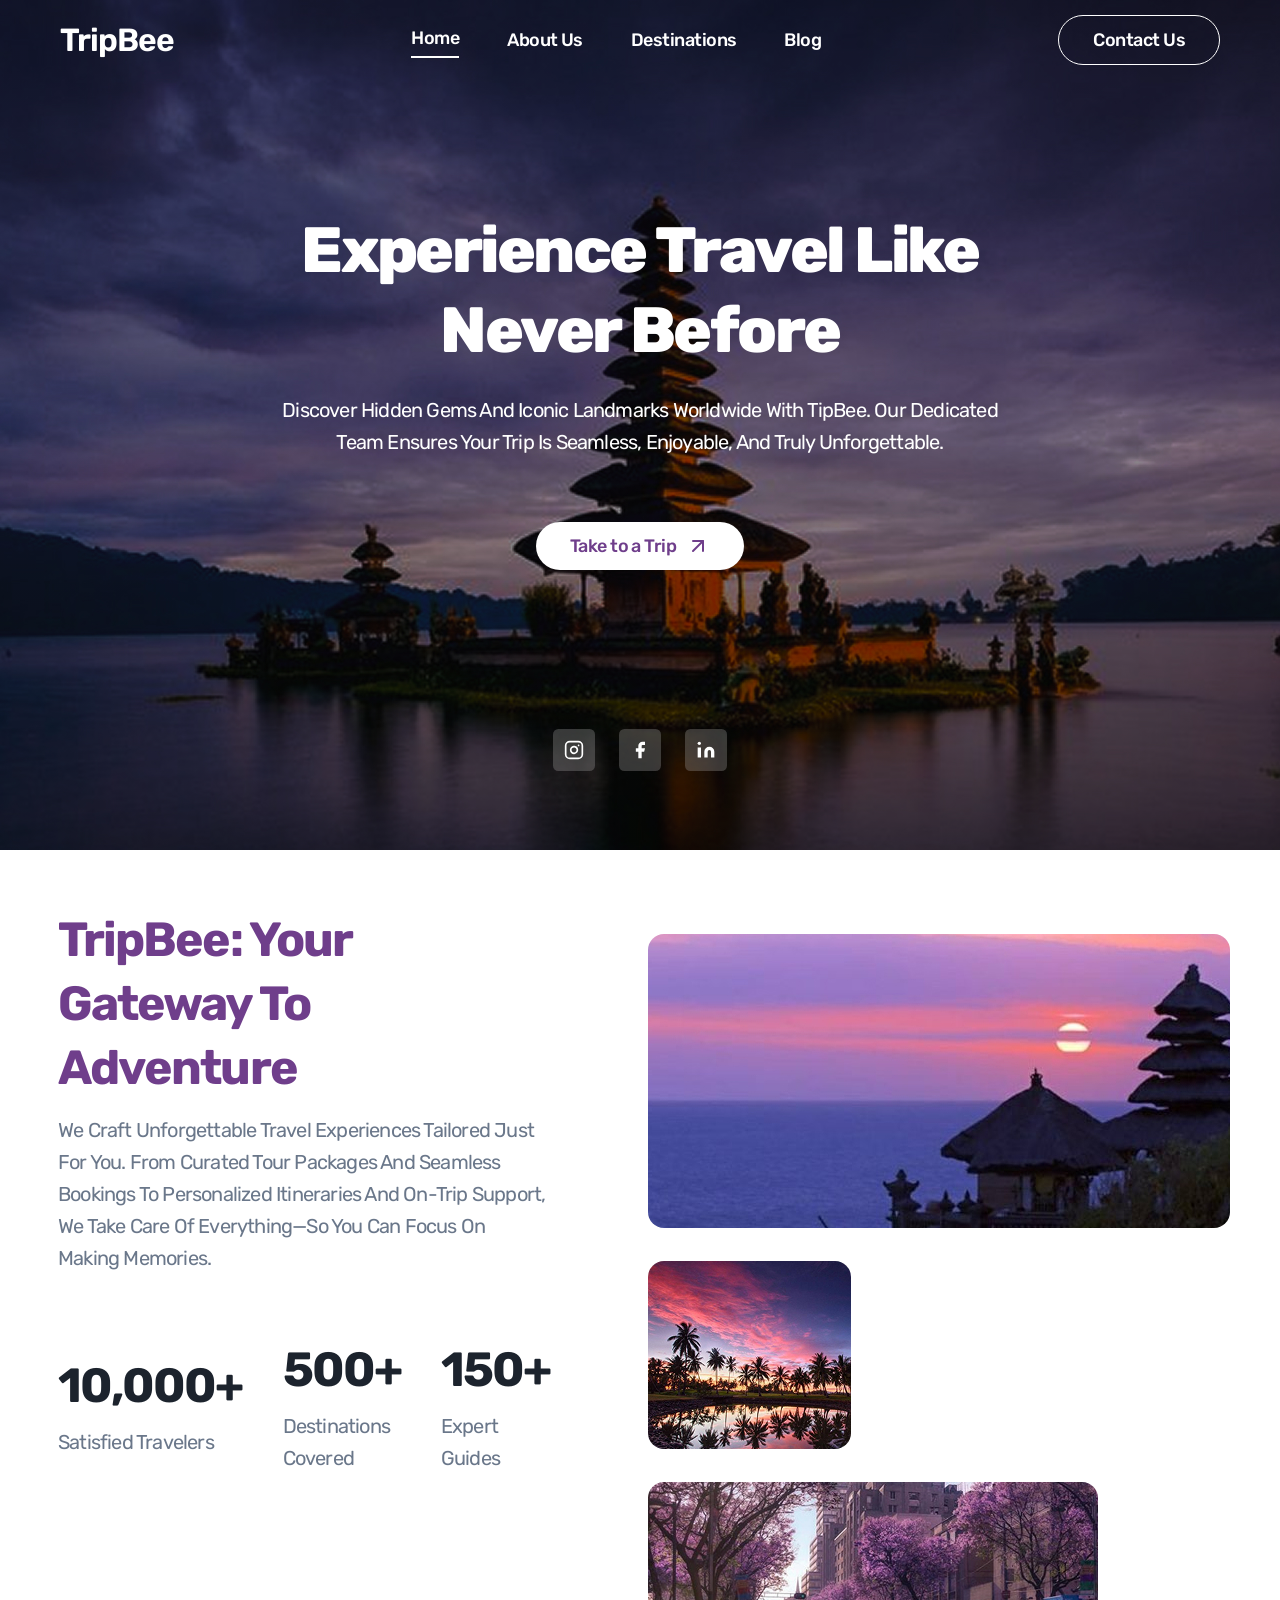
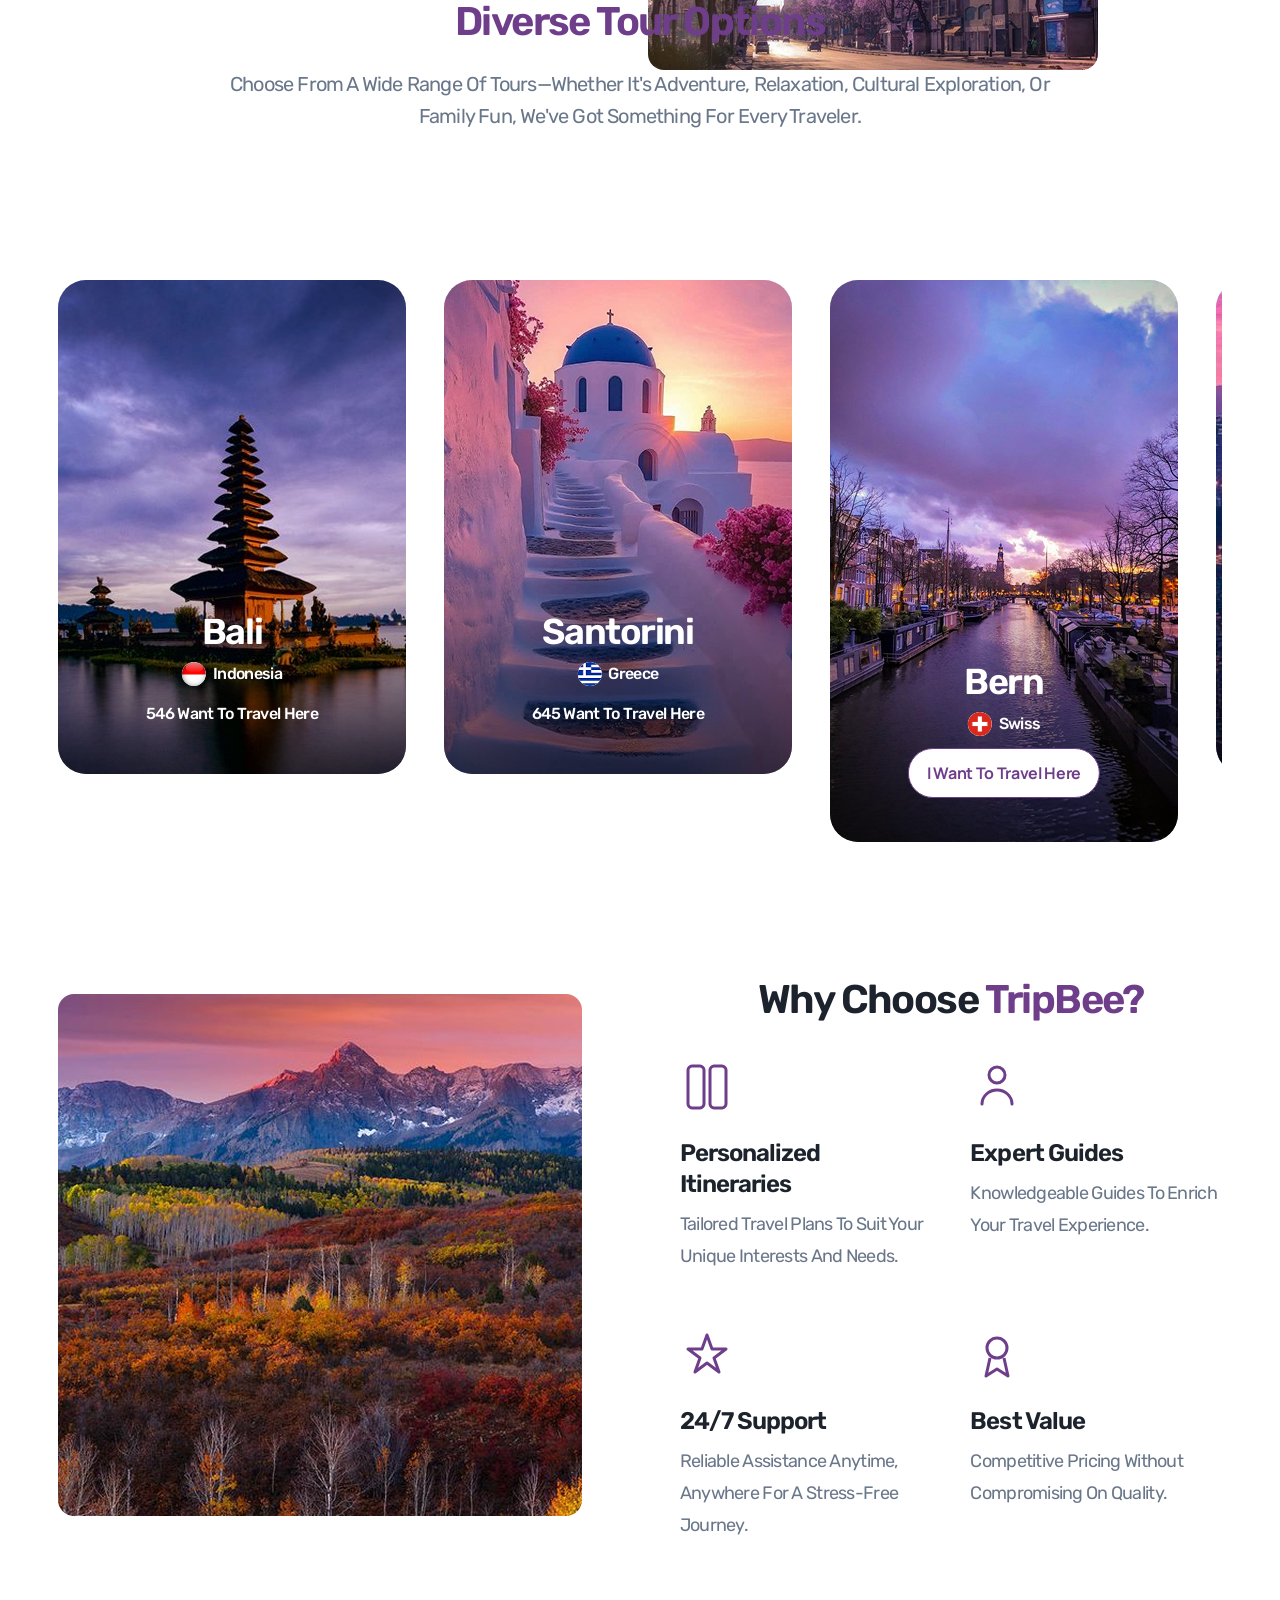
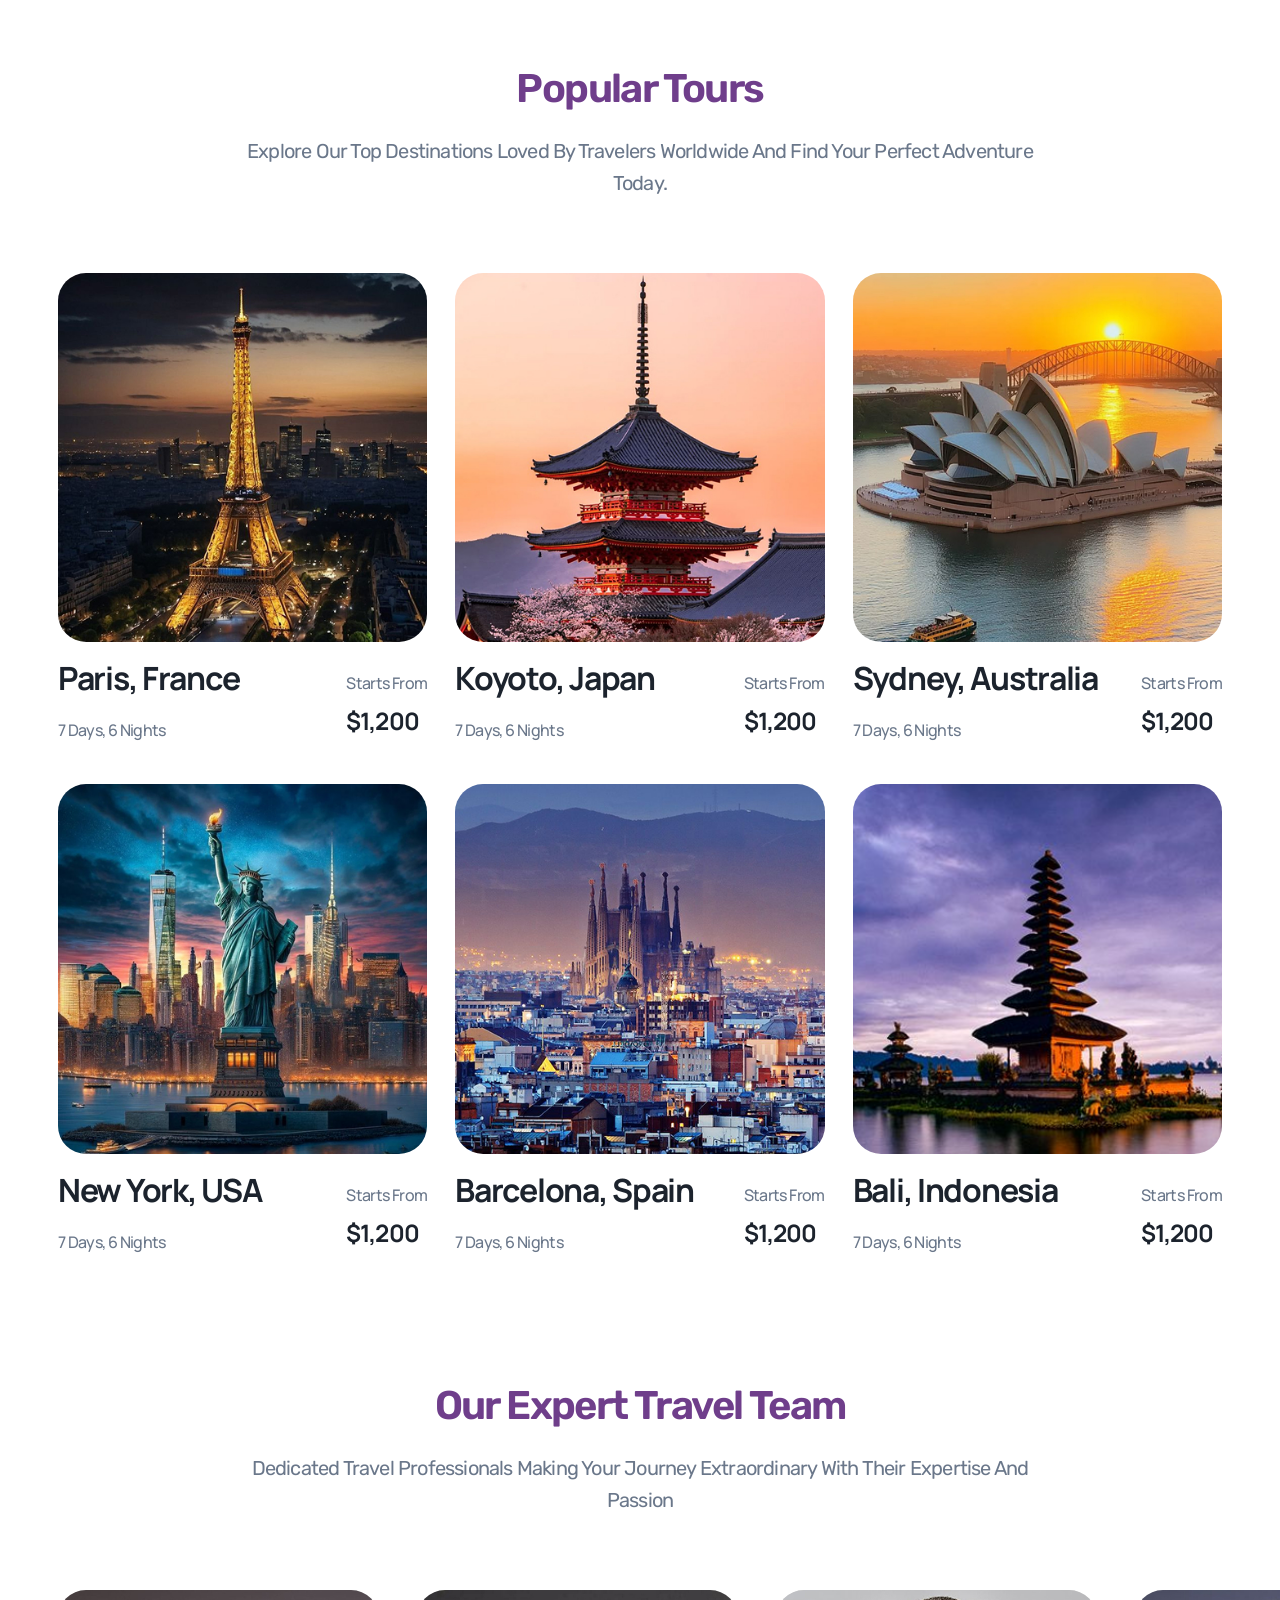
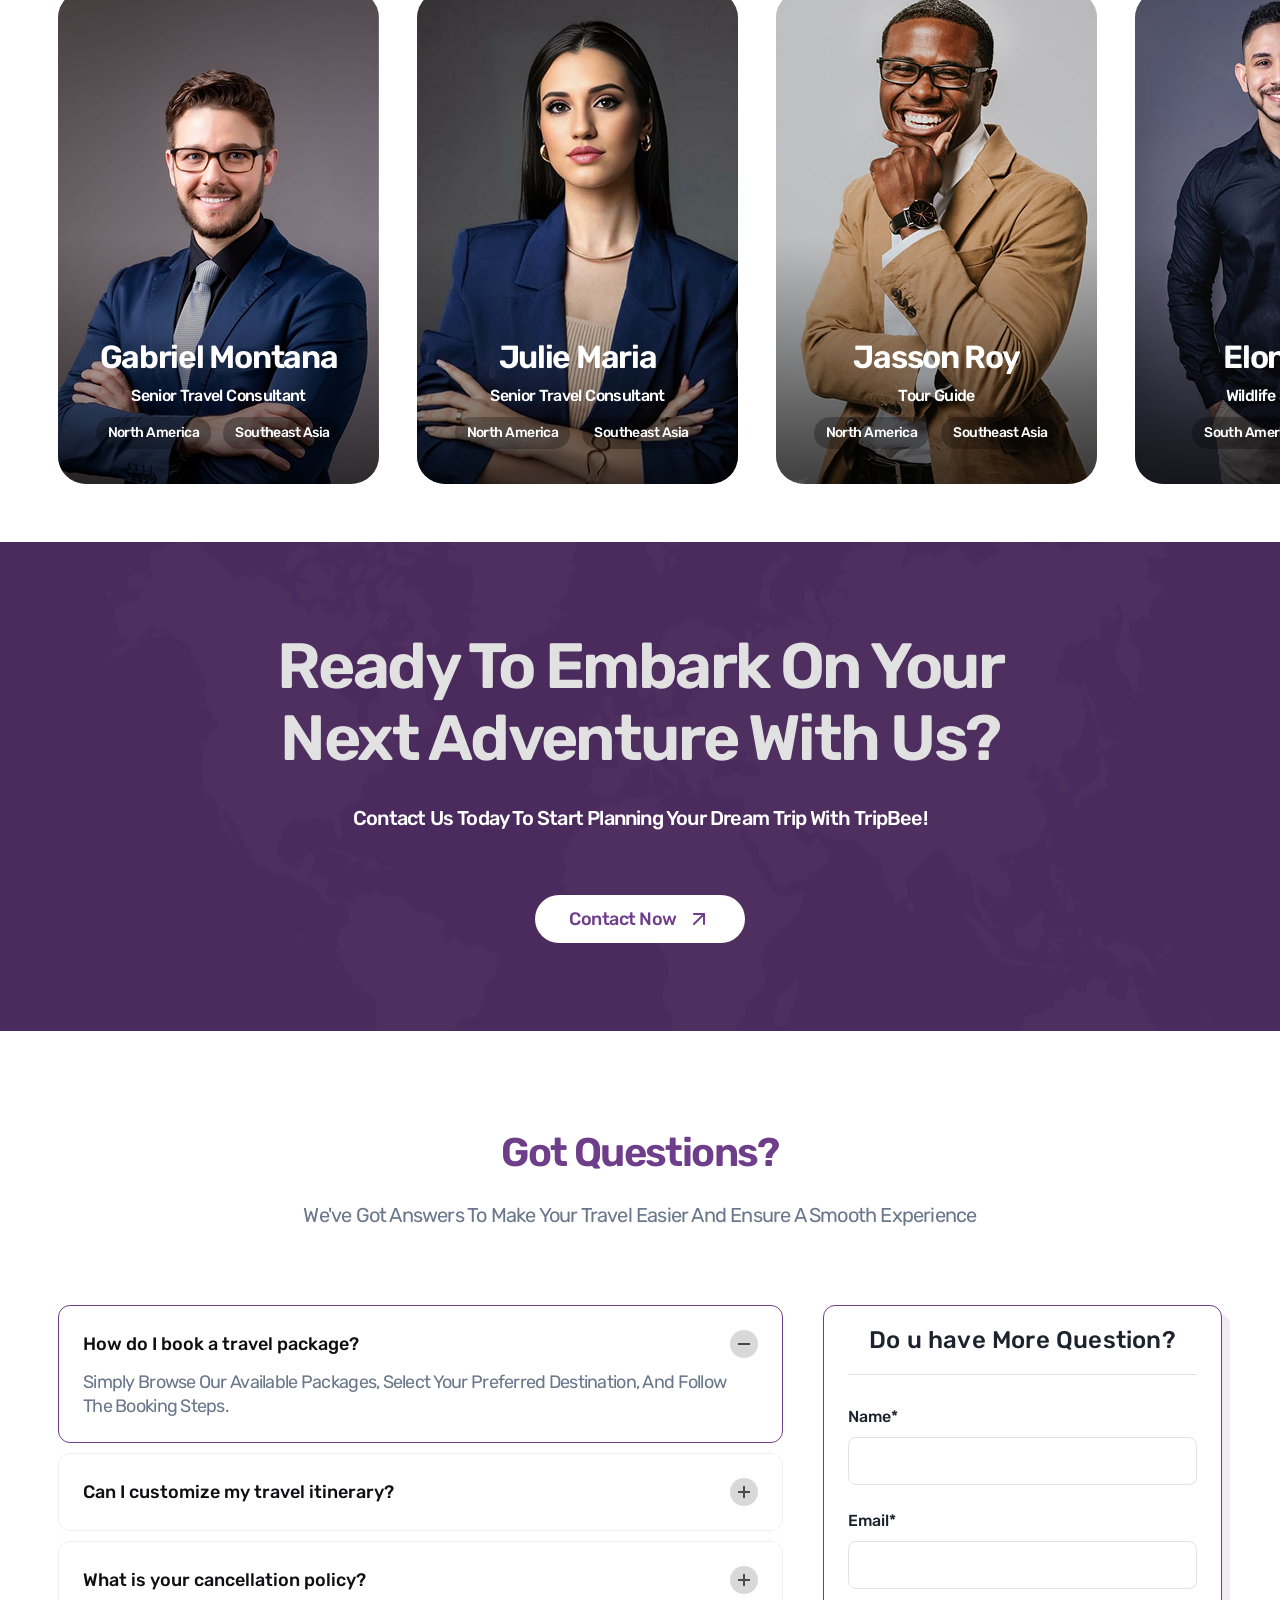
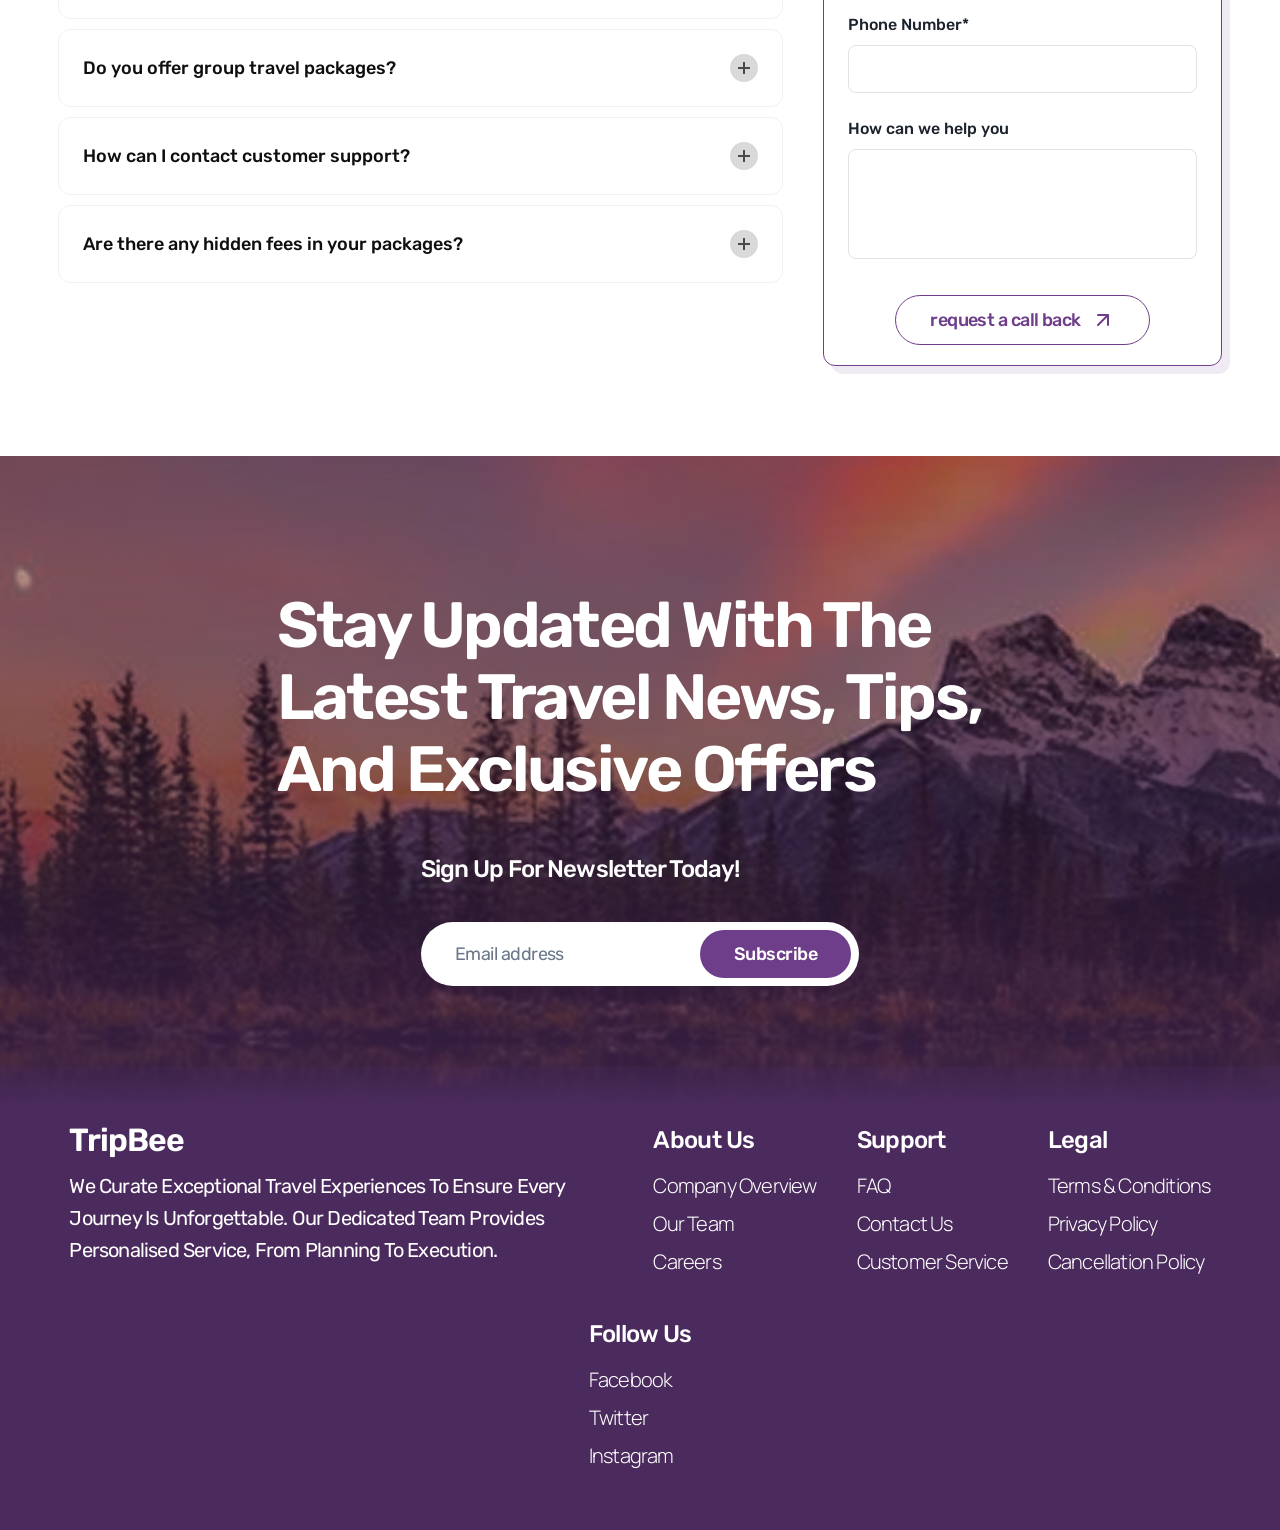
==== index.html @ adee1ddb "first commit" ====
<!DOCTYPE html>
<html lang="en">
<head>
    <meta charset="UTF-8">
    <meta name="viewport" content="width=device-width, initial-scale=1.0">
    <meta name="description" content="TripBee - Experience travel like never before. Discover hidden gems and iconic landmarks worldwide.">
    <title>TripBee - Experience Travel Like Never Before</title>
    <link rel="preconnect" href="https://fonts.googleapis.com">
    <link rel="preconnect" href="https://fonts.gstatic.com" crossorigin>
    <link href="https://fonts.googleapis.com/css2?family=Rubik:wght@300;400;500;600;700;800&family=Manrope:wght@300;400;500;600;700;800&display=swap" rel="stylesheet">
    <link rel="stylesheet" href="style.css">
</head>
<body>

    <!-- ===== HERO SECTION ===== -->
    <section class="hero" id="hero">
        <div class="hero-bg">
            <img src="images/hero-bg.jpg" alt="Sunset temples">
        </div>
        <div class="hero-overlay"></div>

        <!-- Navbar -->
        <nav class="navbar" id="navbar">
            <a href="index.html" class="logo">TripBee</a>

            <!-- CSS-only hamburger toggle -->
            <input type="checkbox" id="nav-toggle" class="nav-toggle-checkbox">
            <label for="nav-toggle" class="hamburger" aria-label="Toggle menu">
                <span></span><span></span><span></span>
            </label>

            <ul class="nav-links">
                <li><a href="#" class="nav-link active"><span>Home</span></a></li>
                <li><a href="about.html" class="nav-link">About Us</a></li>
                <li><a href="#" class="nav-link">Destinations</a></li>
                <li><a href="blog.html" class="nav-link">Blog</a></li>
            </ul>
            <div class="nav-cta-wrap">
                <a href="#" class="nav-cta">Contact Us</a>
            </div>
        </nav>

        <!-- Hero Content -->
        <div class="hero-content">
            <div class="hero-text-block">
                <h1>Experience Travel Like Never Before</h1>
                <p>Discover Hidden Gems And Iconic Landmarks Worldwide With TipBee. Our Dedicated Team Ensures Your Trip Is Seamless, Enjoyable, And Truly Unforgettable.</p>
            </div>
            <a href="#" class="btn-primary btn-white">
                <span>Take to a Trip</span>
                <svg width="24" height="24" viewBox="0 0 24 24" fill="none" stroke="#6F3E8B" stroke-width="2" stroke-linecap="round" stroke-linejoin="round"><line x1="7" y1="17" x2="17" y2="7"/><polyline points="7 7 17 7 17 17"/></svg>
            </a>
        </div>

        <!-- Social Icons -->
        <div class="hero-socials">
            <a href="#" class="social-icon" aria-label="Instagram">
                <svg width="20" height="20" viewBox="0 0 24 24" fill="none" stroke="#fff" stroke-width="2" stroke-linecap="round" stroke-linejoin="round"><rect x="2" y="2" width="20" height="20" rx="5" ry="5"/><path d="M16 11.37A4 4 0 1 1 12.63 8 4 4 0 0 1 16 11.37z"/><line x1="17.5" y1="6.5" x2="17.51" y2="6.5"/></svg>
            </a>
            <a href="#" class="social-icon" aria-label="Facebook">
                <svg width="20" height="20" viewBox="0 0 24 24" fill="#fff"><path d="M18 2h-3a5 5 0 0 0-5 5v3H7v4h3v8h4v-8h3l1-4h-4V7a1 1 0 0 1 1-1h3z"/></svg>
            </a>
            <a href="#" class="social-icon" aria-label="LinkedIn">
                <svg width="20" height="20" viewBox="0 0 24 24" fill="#fff"><path d="M16 8a6 6 0 0 1 6 6v7h-4v-7a2 2 0 0 0-2-2 2 2 0 0 0-2 2v7h-4v-7a6 6 0 0 1 6-6z"/><rect x="2" y="9" width="4" height="12"/><circle cx="4" cy="4" r="2"/></svg>
            </a>
        </div>
    </section>

    <!-- ===== GATEWAY SECTION ===== -->
    <section class="section gateway" id="gateway">
        <div class="section-inner gateway-inner">
            <div class="gateway-text">
                <div class="gateway-heading-block">
                    <h2><span class="text-purple">TripBee:</span> Your Gateway To Adventure</h2>
                    <p>We Craft Unforgettable Travel Experiences Tailored Just For You. From Curated Tour Packages And Seamless Bookings To Personalized Itineraries And On-Trip Support, We Take Care Of Everything—So You Can Focus On Making Memories.</p>
                </div>
                <div class="stats-row">
                    <div class="stat-item">
                        <span class="stat-number">10,000+</span>
                        <span class="stat-label">Satisfied Travelers</span>
                    </div>
                    <div class="stat-item">
                        <span class="stat-number">500+</span>
                        <span class="stat-label">Destinations Covered</span>
                    </div>
                    <div class="stat-item">
                        <span class="stat-number">150+</span>
                        <span class="stat-label">Expert Guides</span>
                    </div>
                </div>
            </div>
            <div class="gateway-images">
                <div class="gateway-img-large">
                    <img src="images/gateway-main.jpg" alt="Zen stones at sunset">
                </div>
                <div class="gateway-img-small-1">
                    <img src="images/gateway-small1.jpg" alt="Bali temple">
                </div>
                <div class="gateway-img-small-2">
                    <img src="images/gateway-small2.jpg" alt="Ocean sunset">
                </div>
            </div>
        </div>
    </section>

    <!-- ===== DIVERSE TOUR OPTIONS ===== -->
    <section class="section tours" id="tours">
        <div class="section-inner tours-inner">
            <div class="section-header">
                <h2 class="text-purple">Diverse Tour Options</h2>
                <p>Choose From A Wide Range Of Tours—Whether It's Adventure, Relaxation, Cultural Exploration, Or Family Fun, We've Got Something For Every Traveler.</p>
            </div>
            <div class="tour-cards">
                <div class="tour-card">
                    <img src="images/bali.png" alt="Bali">
                    <div class="tour-card-info">
                        <span class="tour-card-name">Bali</span>
                        <div class="tour-card-country">
                            <span class="flag-circle"><img src="images/flag-indonesia.png" alt=""></span>
                            <span>Indonesia</span>
                        </div>
                        <span class="tour-card-travelers">546 Want To Travel Here</span>
                    </div>
                </div>
                <div class="tour-card">
                    <img src="images/santorini.jpg" alt="Santorini">
                    <div class="tour-card-info">
                        <span class="tour-card-name">Santorini</span>
                        <div class="tour-card-country">
                            <span class="flag-circle"><img src="images/flag-greece.png" alt=""></span>
                            <span>Greece</span>
                        </div>
                        <span class="tour-card-travelers">645 Want To Travel Here</span>
                    </div>
                </div>
                <div class="tour-card tour-card-featured">
                    <img src="images/bern.jpg" alt="Bern">
                    <div class="tour-card-info">
                        <span class="tour-card-name">Bern</span>
                        <div class="tour-card-country">
                            <span class="flag-circle"><img src="images/flag-swiss.png" alt=""></span>
                            <span>Swiss</span>
                        </div>
                        <a href="#" class="btn-travel-here">I Want To Travel Here</a>
                    </div>
                </div>
                <div class="tour-card">
                    <img src="images/uldag.jpg" alt="Uldag">
                    <div class="tour-card-info">
                        <span class="tour-card-name">Uldag</span>
                        <div class="tour-card-country">
                            <span class="flag-circle"><img src="images/flag-turkey.png" alt=""></span>
                            <span>Turkey</span>
                        </div>
                        <span class="tour-card-travelers">112 Want To Travel Here</span>
                    </div>
                </div>
            </div>
        </div>
    </section>

    <!-- ===== WHY CHOOSE TRIPBEE ===== -->
    <section class="section why-choose" id="why-choose">
        <div class="section-inner why-choose-inner">
            <div class="why-choose-image">
                <img src="images/why-choose.jpg" alt="Autumn landscape">
            </div>
            <div class="why-choose-content">
                <h2>Why Choose <span class="text-purple">TripBee?</span></h2>
                <div class="features-grid">
                    <div class="feature-item">
                        <div class="feature-icon">
                            <svg width="54" height="54" viewBox="0 0 54 54" fill="none"><path d="M8 10C8 8 10 6 12 6h8c2 0 4 2 4 4v34c0 2-2 4-4 4h-8c-2 0-4-2-4-4V10z" stroke="#6F3E8B" stroke-width="3" fill="none"/><path d="M30 10c0-2 2-4 4-4h8c2 0 4 2 4 4v34c0 2-2 4-4 4h-8c-2 0-4-2-4-4V10z" stroke="#6F3E8B" stroke-width="3" fill="none"/></svg>
                        </div>
                        <div class="feature-text">
                            <h3>Personalized Itineraries</h3>
                            <p>Tailored Travel Plans To Suit Your Unique Interests And Needs.</p>
                        </div>
                    </div>
                    <div class="feature-item">
                        <div class="feature-icon">
                            <svg width="54" height="54" viewBox="0 0 54 54" fill="none"><circle cx="27" cy="15" r="8" stroke="#6F3E8B" stroke-width="3"/><path d="M12 44c0-8 7-14 15-14s15 6 15 14" stroke="#6F3E8B" stroke-width="3" stroke-linecap="round"/></svg>
                        </div>
                        <div class="feature-text">
                            <h3>Expert Guides</h3>
                            <p>Knowledgeable Guides To Enrich Your Travel Experience.</p>
                        </div>
                    </div>
                    <div class="feature-item">
                        <div class="feature-icon">
                            <svg width="54" height="54" viewBox="0 0 54 54" fill="none"><path d="M27 7l-5 14H8l12 9-5 14 12-9 12 9-5-14 12-9H32L27 7z" stroke="#6F3E8B" stroke-width="3" stroke-linejoin="round" fill="none"/></svg>
                        </div>
                        <div class="feature-text">
                            <h3>24/7 Support</h3>
                            <p>Reliable Assistance Anytime, Anywhere For A Stress-Free Journey.</p>
                        </div>
                    </div>
                    <div class="feature-item">
                        <div class="feature-icon">
                            <svg width="54" height="54" viewBox="0 0 54 54" fill="none"><circle cx="27" cy="20" r="10" stroke="#6F3E8B" stroke-width="3"/><path d="M20 30l-4 18 11-7 11 7-4-18" stroke="#6F3E8B" stroke-width="3" stroke-linejoin="round" fill="none"/></svg>
                        </div>
                        <div class="feature-text">
                            <h3>Best Value</h3>
                            <p>Competitive Pricing Without Compromising On Quality.</p>
                        </div>
                    </div>
                </div>
            </div>
        </div>
    </section>

    <!-- ===== POPULAR TOURS ===== -->
    <section class="section popular-tours" id="popular-tours">
        <div class="section-inner">
            <div class="section-header">
                <h2 class="text-purple">Popular Tours</h2>
                <p>Explore Our Top Destinations Loved By Travelers Worldwide And Find Your Perfect Adventure Today.</p>
            </div>
            <div class="popular-tours-grid">
                <div class="popular-tour-card">
                    <div class="popular-tour-img">
                        <img src="images/paris.jpg" alt="Paris">
                    </div>
                    <div class="popular-tour-details">
                        <div class="popular-tour-info">
                            <span class="popular-tour-name">Paris, France</span>
                            <span class="popular-tour-duration">7 Days, 6 Nights</span>
                        </div>
                        <div class="popular-tour-price">
                            <span class="price-label">Starts from</span>
                            <span class="price-value">$1,200</span>
                        </div>
                    </div>
                </div>
                <div class="popular-tour-card">
                    <div class="popular-tour-img">
                        <img src="images/kyoto.jpg" alt="Kyoto">
                    </div>
                    <div class="popular-tour-details">
                        <div class="popular-tour-info">
                            <span class="popular-tour-name">Koyoto, Japan</span>
                            <span class="popular-tour-duration">7 Days, 6 Nights</span>
                        </div>
                        <div class="popular-tour-price">
                            <span class="price-label">Starts from</span>
                            <span class="price-value">$1,200</span>
                        </div>
                    </div>
                </div>
                <div class="popular-tour-card">
                    <div class="popular-tour-img">
                        <img src="images/sydney.jpg" alt="Sydney">
                    </div>
                    <div class="popular-tour-details">
                        <div class="popular-tour-info">
                            <span class="popular-tour-name">Sydney, Australia</span>
                            <span class="popular-tour-duration">7 Days, 6 Nights</span>
                        </div>
                        <div class="popular-tour-price">
                            <span class="price-label">Starts from</span>
                            <span class="price-value">$1,200</span>
                        </div>
                    </div>
                </div>
                <div class="popular-tour-card">
                    <div class="popular-tour-img">
                        <img src="images/newyork.jpg" alt="New York">
                    </div>
                    <div class="popular-tour-details">
                        <div class="popular-tour-info">
                            <span class="popular-tour-name">New York, USA</span>
                            <span class="popular-tour-duration">7 Days, 6 Nights</span>
                        </div>
                        <div class="popular-tour-price">
                            <span class="price-label">Starts from</span>
                            <span class="price-value">$1,200</span>
                        </div>
                    </div>
                </div>
                <div class="popular-tour-card">
                    <div class="popular-tour-img">
                        <img src="images/barcelona.jpg" alt="Barcelona">
                    </div>
                    <div class="popular-tour-details">
                        <div class="popular-tour-info">
                            <span class="popular-tour-name">Barcelona, Spain</span>
                            <span class="popular-tour-duration">7 Days, 6 Nights</span>
                        </div>
                        <div class="popular-tour-price">
                            <span class="price-label">Starts from</span>
                            <span class="price-value">$1,200</span>
                        </div>
                    </div>
                </div>
                <div class="popular-tour-card">
                    <div class="popular-tour-img">
                        <img src="images/bali.png" alt="Bali">
                    </div>
                    <div class="popular-tour-details">
                        <div class="popular-tour-info">
                            <span class="popular-tour-name">Bali, Indonesia</span>
                            <span class="popular-tour-duration">7 Days, 6 Nights</span>
                        </div>
                        <div class="popular-tour-price">
                            <span class="price-label">Starts from</span>
                            <span class="price-value">$1,200</span>
                        </div>
                    </div>
                </div>
            </div>
        </div>
    </section>

    <!-- ===== EXPERT TRAVEL TEAM ===== -->
    <section class="section team" id="team">
        <div class="section-inner">
            <div class="section-header">
                <h2 class="text-purple">Our Expert Travel Team</h2>
                <p>Dedicated Travel Professionals Making Your Journey Extraordinary With Their Expertise And Passion</p>
            </div>
            <div class="team-cards">
                <div class="team-card">
                    <img src="images/team1.jpg" alt="Gabriel Montana">
                    <div class="team-card-info">
                        <span class="team-card-name">Gabriel Montana</span>
                        <span class="team-card-role">Senior Travel Consultant</span>
                        <div class="team-card-tags">
                            <span class="team-tag">North America</span>
                            <span class="team-tag">Southeast Asia</span>
                        </div>
                    </div>
                </div>
                <div class="team-card">
                    <img src="images/team2.jpg" alt="Julie Maria">
                    <div class="team-card-info">
                        <span class="team-card-name">Julie Maria</span>
                        <span class="team-card-role">Senior Travel Consultant</span>
                        <div class="team-card-tags">
                            <span class="team-tag">North America</span>
                            <span class="team-tag">Southeast Asia</span>
                        </div>
                    </div>
                </div>
                <div class="team-card">
                    <img src="images/team3.jpg" alt="Jasson Roy">
                    <div class="team-card-info">
                        <span class="team-card-name">Jasson Roy</span>
                        <span class="team-card-role">Tour Guide</span>
                        <div class="team-card-tags">
                            <span class="team-tag">North America</span>
                            <span class="team-tag">Southeast Asia</span>
                        </div>
                    </div>
                </div>
                <div class="team-card">
                    <img src="images/team4.jpg" alt="Elon Musk">
                    <div class="team-card-info">
                        <span class="team-card-name">Elon Musk</span>
                        <span class="team-card-role">Wildlife Safari Guide</span>
                        <div class="team-card-tags">
                            <span class="team-tag">South America</span>
                            <span class="team-tag">America</span>
                        </div>
                    </div>
                </div>
            </div>
        </div>
    </section>

    <!-- ===== CTA BANNER ===== -->
    <section class="cta-banner" id="cta-banner">
        <div class="cta-banner-bg">
            <img src="images/cta-map.png" alt="">
        </div>
        <div class="cta-banner-inner">
            <h2>Ready To Embark On Your Next Adventure With Us?</h2>
            <p>Contact Us Today To Start Planning Your Dream Trip With TripBee!</p>
            <a href="#" class="btn-primary btn-white">
                <span>Contact Now</span>
                <svg width="24" height="24" viewBox="0 0 24 24" fill="none" stroke="#6F3E8B" stroke-width="2" stroke-linecap="round" stroke-linejoin="round"><line x1="7" y1="17" x2="17" y2="7"/><polyline points="7 7 17 7 17 17"/></svg>
            </a>
        </div>
    </section>

    <!-- ===== GOT QUESTIONS (CSS-only FAQ) ===== -->
    <section class="section faq-section" id="faq">
        <div class="faq-container">
            <div class="section-header">
                <h2 class="text-purple">Got Questions?</h2>
                <p>We've Got Answers To Make Your Travel Easier And Ensure A Smooth Experience</p>
            </div>
            <div class="faq-content">
                <div class="faq-accordion">
                    <!-- FAQ 1 - open by default -->
                    <div class="faq-item">
                        <input type="radio" name="faq" id="faq1" class="faq-radio" checked>
                        <label for="faq1" class="faq-question">
                            <span>How do I book a travel package?</span>
                            <div class="faq-toggle"><span class="faq-icon"></span></div>
                        </label>
                        <div class="faq-answer">
                            <p>Simply Browse Our Available Packages, Select Your Preferred Destination, And Follow The Booking Steps.</p>
                        </div>
                    </div>
                    <!-- FAQ 2 -->
                    <div class="faq-item">
                        <input type="radio" name="faq" id="faq2" class="faq-radio">
                        <label for="faq2" class="faq-question">
                            <span>Can I customize my travel itinerary?</span>
                            <div class="faq-toggle"><span class="faq-icon"></span></div>
                        </label>
                        <div class="faq-answer">
                            <p>Yes! We offer fully customizable itineraries to suit your preferences and needs.</p>
                        </div>
                    </div>
                    <!-- FAQ 3 -->
                    <div class="faq-item">
                        <input type="radio" name="faq" id="faq3" class="faq-radio">
                        <label for="faq3" class="faq-question">
                            <span>What is your cancellation policy?</span>
                            <div class="faq-toggle"><span class="faq-icon"></span></div>
                        </label>
                        <div class="faq-answer">
                            <p>Our cancellation policy varies by package. Please check the specific terms for your booking.</p>
                        </div>
                    </div>
                    <!-- FAQ 4 -->
                    <div class="faq-item">
                        <input type="radio" name="faq" id="faq4" class="faq-radio">
                        <label for="faq4" class="faq-question">
                            <span>Do you offer group travel packages?</span>
                            <div class="faq-toggle"><span class="faq-icon"></span></div>
                        </label>
                        <div class="faq-answer">
                            <p>Absolutely! We have special rates and packages designed for group travel.</p>
                        </div>
                    </div>
                    <!-- FAQ 5 -->
                    <div class="faq-item">
                        <input type="radio" name="faq" id="faq5" class="faq-radio">
                        <label for="faq5" class="faq-question">
                            <span>How can I contact customer support?</span>
                            <div class="faq-toggle"><span class="faq-icon"></span></div>
                        </label>
                        <div class="faq-answer">
                            <p>You can reach our 24/7 customer support via email, phone, or live chat on our website.</p>
                        </div>
                    </div>
                    <!-- FAQ 6 -->
                    <div class="faq-item">
                        <input type="radio" name="faq" id="faq6" class="faq-radio">
                        <label for="faq6" class="faq-question">
                            <span>Are there any hidden fees in your packages?</span>
                            <div class="faq-toggle"><span class="faq-icon"></span></div>
                        </label>
                        <div class="faq-answer">
                            <p>No, we believe in transparent pricing. All costs are clearly outlined before you book.</p>
                        </div>
                    </div>
                </div>

                <!-- Contact Form -->
                <div class="contact-form-wrap">
                    <div class="contact-form-card">
                        <h3>Do u have More Question?</h3>
                        <div class="form-divider"></div>
                        <form class="contact-form" id="contactForm">
                            <div class="form-group">
                                <label for="name">Name*</label>
                                <input type="text" id="name">
                            </div>
                            <div class="form-group">
                                <label for="email">Email*</label>
                                <input type="email" id="email">
                            </div>
                            <div class="form-group">
                                <label for="phone">Phone Number*</label>
                                <input type="tel" id="phone">
                            </div>
                            <div class="form-group">
                                <label for="message">How can we help you</label>
                                <textarea id="message" rows="4"></textarea>
                            </div>
                            <button type="submit" class="btn-callback">
                                <span>request a call back</span>
                                <svg width="24" height="24" viewBox="0 0 24 24" fill="none" stroke="#6F3E8B" stroke-width="2" stroke-linecap="round" stroke-linejoin="round"><line x1="7" y1="17" x2="17" y2="7"/><polyline points="7 7 17 7 17 17"/></svg>
                            </button>
                        </form>
                    </div>
                </div>
            </div>
        </div>
    </section>

    <!-- ===== FOOTER ===== -->
    <footer class="footer" id="footer">
        <div class="footer-bg">
            <img src="images/footer-bg.jpg" alt="Mountains">
        </div>
        <div class="footer-overlay"></div>

        <div class="footer-top">
            <div class="footer-headline">
                <h2>Stay Updated With The Latest Travel News, Tips, And Exclusive Offers</h2>
            </div>
            <div class="footer-newsletter">
                <p>Sign Up For Newsletter Today!</p>
                <div class="newsletter-input">
                    <input type="email" placeholder="Email address">
                    <button class="btn-subscribe">Subscribe</button>
                </div>
            </div>
        </div>

        <div class="footer-bottom">
            <div class="footer-col footer-brand">
                <span class="footer-logo">TripBee</span>
                <p>We Curate Exceptional Travel Experiences To Ensure Every Journey Is Unforgettable. Our Dedicated Team Provides Personalised Service, From Planning To Execution.</p>
            </div>
            <div class="footer-col">
                <h4>About Us</h4>
                <ul>
                    <li><a href="#">Company Overview</a></li>
                    <li><a href="#">Our Team</a></li>
                    <li><a href="#">Careers</a></li>
                </ul>
            </div>
            <div class="footer-col">
                <h4>Support</h4>
                <ul>
                    <li><a href="#">FAQ</a></li>
                    <li><a href="#">Contact Us</a></li>
                    <li><a href="#">Customer Service</a></li>
                </ul>
            </div>
            <div class="footer-col">
                <h4>Legal</h4>
                <ul>
                    <li><a href="#">Terms & Conditions</a></li>
                    <li><a href="#">Privacy Policy</a></li>
                    <li><a href="#">Cancellation Policy</a></li>
                </ul>
            </div>
            <div class="footer-col">
                <h4>Follow Us</h4>
                <ul>
                    <li><a href="#">Facebook</a></li>
                    <li><a href="#">Twitter</a></li>
                    <li><a href="#">Instagram</a></li>
                </ul>
            </div>
        </div>
    </footer>

</body>
</html>
---- style.css ----
/* ===== RESET & BASE ===== */
*, *::before, *::after {
    margin: 0;
    padding: 0;
    box-sizing: border-box;
}

html {
    scroll-behavior: smooth;
}

body {
    font-family: 'Rubik', sans-serif;
    background: #FFFFFF;
    color: #1C232D;
    overflow-x: hidden;
}

a {
    text-decoration: none;
    color: inherit;
}

ul {
    list-style: none;
}

img {
    max-width: 100%;
    height: 100%;
    object-fit: cover;
    display: block;
}

/* ===== UTILITY ===== */
.text-purple {
    color: #6F3E8B;
}

.section {
    padding: 58px 58px;
}

.section-inner {
    max-width: 1401px;
    margin: 0 auto;
}

.section-header {
    text-align: center;
    margin-bottom: 74px;
}

.section-header h2 {
    font-family: 'Rubik', sans-serif;
    font-weight: 600;
    font-size: 40px;
    line-height: 64px;
    letter-spacing: -0.04em;
    text-transform: capitalize;
    color: #6F3E8B;
    margin-bottom: 14px;
}

.section-header p {
    font-family: 'Rubik', sans-serif;
    font-weight: 400;
    font-size: 20px;
    line-height: 32px;
    letter-spacing: -0.04em;
    text-transform: capitalize;
    color: #6A778A;
    max-width: 825px;
    margin: 0 auto;
}

/* ===== BUTTONS ===== */
.btn-primary {
    display: inline-flex;
    align-items: center;
    justify-content: center;
    gap: 10px;
    padding: 8px 34px;
    border-radius: 153px;
    font-family: 'Rubik', sans-serif;
    font-weight: 500;
    font-size: 18px;
    line-height: 32px;
    letter-spacing: -0.03em;
    cursor: pointer;
    border: none;
    transition: transform 0.3s ease, box-shadow 0.3s ease;
}

.btn-primary:hover {
    transform: translateY(-2px);
    box-shadow: 0 8px 25px rgba(0,0,0,0.15);
}

.btn-white {
    background: #FFFFFF;
    color: #6F3E8B;
}

.btn-white svg {
    transition: transform 0.3s ease;
}

.btn-white:hover svg {
    transform: translate(3px, -3px);
}


/* ==============================
   HERO SECTION
   ============================== */
.hero {
    position: relative;
    width: 100%;
    height: 850px;
    overflow: hidden;
}

.hero-bg {
    position: absolute;
    inset: 0;
    z-index: 0;
}

.hero-bg img {
    width: 100%;
    height: 100%;
    object-fit: cover;
}

.hero-overlay {
    position: absolute;
    inset: 0;
    background: linear-gradient(180deg, rgba(0,0,0,0.3) 0%, rgba(0,0,0,0.1) 50%, rgba(0,0,0,0.4) 100%);
    z-index: 1;
}

/* ===== Navbar ===== */
.navbar {
    position: absolute;
    top: 0;
    left: 0;
    width: 100%;
    height: 80px;
    display: flex;
    justify-content: space-between;
    align-items: center;
    padding: 0 128px;
    z-index: 10;
}

.logo {
    font-family: 'Rubik', sans-serif;
    font-weight: 600;
    font-size: 32px;
    line-height: 32px;
    letter-spacing: -0.03em;
    color: #FFFFFF;
}

.nav-links {
    display: flex;
    align-items: center;
    gap: 24px;
}

.nav-link {
    display: flex;
    align-items: center;
    padding: 24px 12px;
    font-family: 'Rubik', sans-serif;
    font-weight: 500;
    font-size: 18px;
    line-height: 32px;
    letter-spacing: -0.03em;
    color: #FFFFFF;
    transition: opacity 0.3s ease;
}

.nav-link:hover {
    opacity: 0.8;
}

.nav-link.active span {
    border-bottom: 2px solid #FFFFFF;
    padding-bottom: 2px;
}

.nav-cta-wrap {
    display: flex;
    align-items: center;
    justify-content: center;
    height: 80px;
}

.nav-cta {
    display: flex;
    align-items: center;
    padding: 8px 34px;
    border: 1.5px solid #FFFFFF;
    border-radius: 153px;
    font-family: 'Rubik', sans-serif;
    font-weight: 500;
    font-size: 18px;
    line-height: 32px;
    letter-spacing: -0.03em;
    color: #FFFFFF;
    transition: background 0.3s ease, color 0.3s ease;
}

.nav-cta:hover {
    background: #FFFFFF;
    color: #6F3E8B;
}

/* CSS-only hamburger */
.nav-toggle-checkbox {
    display: none;
}

.hamburger {
    display: none;
    flex-direction: column;
    gap: 5px;
    background: none;
    border: none;
    cursor: pointer;
    padding: 5px;
    z-index: 11;
}

.hamburger span {
    display: block;
    width: 28px;
    height: 3px;
    background: #FFFFFF;
    border-radius: 2px;
    transition: transform 0.3s ease, opacity 0.3s ease;
}

/* Hero Content */
.hero-content {
    position: absolute;
    top: 210px;
    left: 50%;
    transform: translateX(-50%);
    z-index: 5;
    display: flex;
    flex-direction: column;
    align-items: center;
    gap: 64px;
    width: 746px;
}

.hero-text-block {
    display: flex;
    flex-direction: column;
    align-items: center;
    gap: 24px;
}

.hero-text-block h1 {
    font-family: 'Rubik', sans-serif;
    font-weight: 800;
    font-size: 64px;
    line-height: 80px;
    text-align: center;
    letter-spacing: -0.04em;
    text-transform: capitalize;
    color: #FFFFFF;
}

.hero-text-block p {
    font-family: 'Rubik', sans-serif;
    font-weight: 400;
    font-size: 20px;
    line-height: 32px;
    text-align: center;
    letter-spacing: -0.04em;
    text-transform: capitalize;
    color: #FFFFFF;
}

/* Social Icons */
.hero-socials {
    position: absolute;
    bottom: 79px;
    left: 50%;
    transform: translateX(-50%);
    z-index: 5;
    display: flex;
    align-items: center;
    gap: 24px;
}

.social-icon {
    width: 42px;
    height: 42px;
    display: flex;
    align-items: center;
    justify-content: center;
    background: rgba(255, 255, 255, 0.2);
    backdrop-filter: blur(24px);
    border-radius: 5.25px;
    transition: background 0.3s ease, transform 0.3s ease;
}

.social-icon:hover {
    background: rgba(255, 255, 255, 0.4);
    transform: translateY(-2px);
}


/* ==============================
   GATEWAY SECTION
   ============================== */
.gateway {
    background: #FFFFFF;
}

.gateway-inner {
    display: flex;
    justify-content: space-between;
    align-items: center;
    gap: 98px;
}

.gateway-text {
    flex: 0 0 643px;
    display: flex;
    flex-direction: column;
    gap: 64px;
}

.gateway-heading-block {
    display: flex;
    flex-direction: column;
    gap: 14px;
}

.gateway-heading-block h2 {
    font-family: 'Rubik', sans-serif;
    font-weight: 700;
    font-size: 48px;
    line-height: 64px;
    letter-spacing: -0.04em;
    text-transform: capitalize;
    color: #6F3E8B;
}

.gateway-heading-block p {
    font-family: 'Rubik', sans-serif;
    font-weight: 400;
    font-size: 20px;
    line-height: 32px;
    letter-spacing: -0.04em;
    text-transform: capitalize;
    color: #6A778A;
}

.stats-row {
    display: flex;
    justify-content: space-between;
    align-items: center;
    gap: 40px;
}

.stat-item {
    display: flex;
    flex-direction: column;
    gap: 8px;
}

.stat-number {
    font-family: 'Rubik', sans-serif;
    font-weight: 700;
    font-size: 48px;
    line-height: 64px;
    letter-spacing: -0.04em;
    text-transform: capitalize;
    color: #1C232D;
}

.stat-label {
    font-family: 'Rubik', sans-serif;
    font-weight: 400;
    font-size: 20px;
    line-height: 32px;
    letter-spacing: -0.04em;
    text-transform: capitalize;
    color: #6A778A;
}

/* Gateway Images */
.gateway-images {
    flex: 0 0 697px;
    display: flex;
    flex-wrap: wrap;
    gap: 33px 44px;
    align-items: flex-end;
    align-content: flex-start;
    height: 515px;
}

.gateway-img-large {
    width: 100%;
    height: 294px;
    border-radius: 16px;
    overflow: hidden;
    background: #9C9C9C;
}

.gateway-img-small-1 {
    width: 203px;
    height: 188px;
    border-radius: 16px;
    overflow: hidden;
    background: #9C9C9C;
}

.gateway-img-small-2 {
    width: 450px;
    height: 188px;
    border-radius: 16px;
    overflow: hidden;
    background: #9C9C9C;
}


/* ==============================
   DIVERSE TOUR OPTIONS
   ============================== */
.tours {
    background: #FFFFFF;
}

.tours-inner {
    display: flex;
    flex-direction: column;
    align-items: center;
    gap: 74px;
}

.tour-cards {
    display: flex;
    align-items: flex-start;
    gap: 38px;
    width: 100%;
}

.tour-card {
    width: 348px;
    height: 494px;
    border-radius: 28px;
    overflow: hidden;
    position: relative;
    background: #DBDBDB;
    flex-shrink: 0;
    transition: transform 0.4s ease;
}

.tour-card:hover {
    transform: translateY(-8px);
}

.tour-card-featured {
    height: 562px;
}

.tour-card > img {
    width: 100%;
    height: 100%;
    object-fit: cover;
    position: absolute;
    inset: 0;
}

.tour-card::after {
    content: '';
    position: absolute;
    bottom: 0;
    left: 0;
    right: 0;
    height: 50%;
    background: linear-gradient(transparent, rgba(0,0,0,0.6));
    z-index: 1;
}

.tour-card-info {
    position: absolute;
    bottom: 44px;
    left: 50%;
    transform: translateX(-50%);
    display: flex;
    flex-direction: column;
    align-items: center;
    gap: 12px;
    z-index: 2;
}

.tour-card-name {
    font-family: 'Rubik', sans-serif;
    font-weight: 600;
    font-size: 36px;
    line-height: 36px;
    text-align: center;
    letter-spacing: -0.04em;
    text-transform: capitalize;
    color: #FFFFFF;
}

.tour-card-country {
    display: flex;
    align-items: center;
    gap: 7px;
}

/* ===== FLAG FIX ===== */
.flag-circle {
    width: 24px;
    height: 24px;
    min-width: 24px;
    min-height: 24px;
    max-width: 24px;
    max-height: 24px;
    background: #FFFFFF;
    border-radius: 50%;
    overflow: hidden;
    display: flex;
    align-items: center;
    justify-content: center;
    flex-shrink: 0;
}

.flag-circle img {
    width: 24px;
    height: 24px;
    min-width: 24px;
    min-height: 24px;
    max-width: 24px;
    max-height: 24px;
    object-fit: cover;
    border-radius: 50%;
}

.tour-card-country span:last-child {
    font-family: 'Rubik', sans-serif;
    font-weight: 500;
    font-size: 16px;
    line-height: 18px;
    letter-spacing: -0.04em;
    text-transform: capitalize;
    color: #FFFFFF;
}

.tour-card-travelers {
    font-family: 'Rubik', sans-serif;
    font-weight: 500;
    font-size: 16px;
    line-height: 32px;
    letter-spacing: -0.04em;
    text-transform: capitalize;
    color: #FFFFFF;
}

.btn-travel-here {
    display: flex;
    align-items: center;
    justify-content: center;
    padding: 8px 18px;
    background: #FFFFFF;
    border: 1px solid #6F3E8B;
    border-radius: 37px;
    font-family: 'Manrope', sans-serif;
    font-weight: 700;
    font-size: 16px;
    line-height: 32px;
    letter-spacing: -0.02em;
    text-transform: capitalize;
    color: #6F3E8B;
    white-space: nowrap;
    transition: background 0.3s ease, color 0.3s ease;
}

.btn-travel-here:hover {
    background: #6F3E8B;
    color: #FFFFFF;
}


/* ==============================
   WHY CHOOSE TRIPBEE
   ============================== */
.why-choose {
    background: #FFFFFF;
}

.why-choose-inner {
    display: flex;
    justify-content: space-between;
    align-items: center;
    gap: 98px;
}

.why-choose-image {
    flex: 0 0 697px;
    height: 522px;
    border-radius: 16px;
    overflow: hidden;
    background: #9C9C9C;
}

.why-choose-content {
    flex: 1;
    max-width: 639px;
    display: flex;
    flex-direction: column;
    gap: 14px;
}

.why-choose-content h2 {
    font-family: 'Rubik', sans-serif;
    font-weight: 600;
    font-size: 40px;
    line-height: 64px;
    text-align: center;
    letter-spacing: -0.04em;
    text-transform: capitalize;
    color: #1C232D;
}

.features-grid {
    display: grid;
    grid-template-columns: 1fr 1fr;
    gap: 56px 39px;
    margin-top: 14px;
}

.feature-item {
    display: flex;
    flex-direction: column;
    gap: 24px;
}

.feature-icon {
    width: 54px;
    height: 54px;
    display: flex;
    align-items: center;
    justify-content: center;
}

.feature-text {
    display: flex;
    flex-direction: column;
    gap: 8px;
}

.feature-text h3 {
    font-family: 'Rubik', sans-serif;
    font-weight: 600;
    font-size: 24px;
    line-height: 31px;
    letter-spacing: -0.04em;
    text-transform: capitalize;
    color: #1C232D;
}

.feature-text p {
    font-family: 'Rubik', sans-serif;
    font-weight: 400;
    font-size: 18px;
    line-height: 32px;
    letter-spacing: -0.04em;
    text-transform: capitalize;
    color: #6A778A;
}


/* ==============================
   POPULAR TOURS
   ============================== */
.popular-tours {
    background: #FFFFFF;
}

.popular-tours-grid {
    display: grid;
    grid-template-columns: repeat(3, 1fr);
    gap: 48px 39px;
}

.popular-tour-card {
    display: flex;
    flex-direction: column;
    align-items: center;
    gap: 18px;
    transition: transform 0.4s ease;
}

.popular-tour-card:hover {
    transform: translateY(-8px);
}

.popular-tour-img {
    width: 100%;
    aspect-ratio: 1;
    border-radius: 28px;
    overflow: hidden;
    background: #DBDBDB;
}

.popular-tour-img img {
    width: 100%;
    height: 100%;
    object-fit: cover;
}

.popular-tour-details {
    display: flex;
    justify-content: space-between;
    align-items: center;
    width: 100%;
    gap: 11px;
}

.popular-tour-info {
    display: flex;
    flex-direction: column;
    gap: 18px;
}

.popular-tour-name {
    font-family: 'Manrope', sans-serif;
    font-weight: 700;
    font-size: 32px;
    line-height: 36px;
    letter-spacing: -0.04em;
    text-transform: capitalize;
    color: #1C232D;
}

.popular-tour-duration {
    font-family: 'Manrope', sans-serif;
    font-weight: 500;
    font-size: 16px;
    line-height: 32px;
    letter-spacing: -0.04em;
    text-transform: capitalize;
    color: #6A778A;
}

.popular-tour-price {
    display: flex;
    flex-direction: column;
    gap: 4px;
    align-items: flex-start;
}

.price-label {
    font-family: 'Manrope', sans-serif;
    font-weight: 500;
    font-size: 16px;
    line-height: 32px;
    letter-spacing: -0.04em;
    text-transform: capitalize;
    color: #6A778A;
}

.price-value {
    font-family: 'Manrope', sans-serif;
    font-weight: 700;
    font-size: 24px;
    line-height: 36px;
    letter-spacing: -0.04em;
    text-transform: capitalize;
    color: #1C232D;
}


/* ==============================
   EXPERT TRAVEL TEAM
   ============================== */
.team {
    background: #FFFFFF;
}

.team-cards {
    display: flex;
    gap: 38px;
}

.team-card {
    width: 321px;
    height: 494px;
    border-radius: 28px;
    overflow: hidden;
    position: relative;
    background: #DBDBDB;
    flex-shrink: 0;
    transition: transform 0.4s ease;
}

.team-card:hover {
    transform: translateY(-8px);
}

.team-card > img {
    width: 100%;
    height: 100%;
    object-fit: cover;
    position: absolute;
    inset: 0;
}

.team-card::after {
    content: '';
    position: absolute;
    bottom: 0;
    left: 0;
    right: 0;
    height: 50%;
    background: linear-gradient(transparent, rgba(0,0,0,0.65));
    z-index: 1;
}

.team-card-info {
    position: absolute;
    bottom: 35px;
    left: 50%;
    transform: translateX(-50%);
    z-index: 2;
    display: flex;
    flex-direction: column;
    align-items: center;
    gap: 12px;
    width: 314px;
}

.team-card-name {
    font-family: 'Rubik', sans-serif;
    font-weight: 600;
    font-size: 32px;
    line-height: 36px;
    text-align: center;
    letter-spacing: -0.04em;
    text-transform: capitalize;
    color: #FFFFFF;
    width: 100%;
}

.team-card-role {
    font-family: 'Rubik', sans-serif;
    font-weight: 500;
    font-size: 16px;
    line-height: 18px;
    text-align: center;
    letter-spacing: -0.04em;
    text-transform: capitalize;
    color: #FFFFFF;
    width: 100%;
}

.team-card-tags {
    display: flex;
    gap: 12px;
}

.team-tag {
    display: flex;
    align-items: center;
    justify-content: center;
    padding: 8px 12px;
    background: rgba(0, 0, 0, 0.28);
    border-radius: 136px;
    font-family: 'Rubik', sans-serif;
    font-weight: 500;
    font-size: 14px;
    line-height: 16px;
    letter-spacing: -0.04em;
    text-transform: capitalize;
    color: #FFFFFF;
}


/* ==============================
   CTA BANNER
   ============================== */
.cta-banner {
    width: 100%;
    padding: 0;
    background: #4B2B5D;
    position: relative;
    overflow: hidden;
}

.cta-banner-bg {
    position: absolute;
    inset: 0;
    z-index: 0;
    display: flex;
    align-items: center;
    justify-content: center;
    overflow: hidden;
}

.cta-banner-bg img {
    width: 100%;
    height: 100%;
    object-fit: cover;
    opacity: 0.3;
    mix-blend-mode: soft-light;
}

.cta-banner-inner {
    position: relative;
    z-index: 1;
    display: flex;
    flex-direction: column;
    align-items: center;
    gap: 61px;
    max-width: 937px;
    margin: 0 auto;
    padding: 88px 58px;
    text-align: center;
}

.cta-banner-inner h2 {
    font-family: 'Rubik', sans-serif;
    font-weight: 600;
    font-size: 64px;
    line-height: 72px;
    letter-spacing: -0.04em;
    text-transform: capitalize;
    color: #E2E1E2;
}

.cta-banner-inner p {
    font-family: 'Rubik', sans-serif;
    font-weight: 500;
    font-size: 20px;
    line-height: 32px;
    letter-spacing: -0.04em;
    text-transform: capitalize;
    color: #FFFFFF;
    margin-top: -33px;
}


/* ==============================
   FAQ SECTION — CSS-ONLY ACCORDION
   ============================== */
.faq-section {
    background: #FFFFFF;
}

.faq-container {
    max-width: 1240px;
    margin: 0 auto;
    padding: 32px 0;
}

.faq-content {
    display: flex;
    gap: 40px;
    margin-top: 40px;
}

.faq-accordion {
    flex: 0 0 725px;
    display: flex;
    flex-direction: column;
    gap: 10px;
}

/* Hide the radio inputs */
.faq-radio {
    display: none;
}

.faq-item {
    background: #FFFFFF;
    border: 1px solid #EFF1F6;
    border-radius: 12px;
    padding: 24px;
    transition: border-color 0.3s ease;
}

/* Active state when radio is checked */
.faq-item:has(.faq-radio:checked) {
    border-color: #6F3E8B;
}

.faq-question {
    display: flex;
    justify-content: space-between;
    align-items: center;
    cursor: pointer;
}

.faq-question span {
    font-family: 'Rubik', sans-serif;
    font-weight: 500;
    font-size: 18px;
    line-height: 24px;
    color: #0F0F11;
}

.faq-toggle {
    width: 28px;
    height: 28px;
    display: flex;
    align-items: center;
    justify-content: center;
    background: #D9D9D9;
    border-radius: 50%;
    flex-shrink: 0;
}

/* CSS-only icon: plus by default */
.faq-icon {
    display: block;
    width: 12px;
    height: 12px;
    position: relative;
}

.faq-icon::before,
.faq-icon::after {
    content: '';
    position: absolute;
    background: #49494B;
}

/* Horizontal line (always visible) */
.faq-icon::before {
    width: 12px;
    height: 2px;
    top: 5px;
    left: 0;
}

/* Vertical line (plus → minus transition) */
.faq-icon::after {
    width: 2px;
    height: 12px;
    top: 0;
    left: 5px;
    transition: transform 0.3s ease, opacity 0.3s ease;
}

/* When checked: hide vertical line (minus icon) */
.faq-radio:checked ~ .faq-question .faq-icon::after {
    transform: rotate(90deg);
    opacity: 0;
}

/* Answer: collapsed by default */
.faq-answer {
    max-height: 0;
    overflow: hidden;
    transition: max-height 0.4s ease, margin-top 0.4s ease;
    margin-top: 0;
}

/* Answer: expanded when radio checked */
.faq-radio:checked ~ .faq-answer {
    max-height: 200px;
    margin-top: 12px;
}

.faq-answer p {
    font-family: 'Rubik', sans-serif;
    font-weight: 400;
    font-size: 18px;
    line-height: 24px;
    letter-spacing: -0.04em;
    text-transform: capitalize;
    color: #6A778A;
}

/* Contact Form */
.contact-form-wrap {
    flex: 1;
    position: relative;
}

.contact-form-card {
    background: #FFFFFF;
    border: 1px solid #6F3E8B;
    border-radius: 12px;
    padding: 20px 24px;
    position: relative;
    box-shadow: 8px 8px 0px rgba(111, 62, 139, 0.1);
}

.contact-form-card h3 {
    font-family: 'Rubik', sans-serif;
    font-weight: 500;
    font-size: 24px;
    line-height: 120%;
    letter-spacing: 0.2px;
    color: #1C232D;
    text-align: center;
    margin-bottom: 20px;
}

.form-divider {
    width: 100%;
    height: 1px;
    background: #E2E2E2;
    margin-bottom: 22px;
}

.contact-form {
    display: flex;
    flex-direction: column;
    gap: 8px;
}

.form-group {
    display: flex;
    flex-direction: column;
    gap: 8px;
    padding: 8px 0;
}

.form-group label {
    font-family: 'Rubik', sans-serif;
    font-weight: 500;
    font-size: 16px;
    line-height: 24px;
    color: #1C232D;
}

.form-group input,
.form-group textarea {
    width: 100%;
    border: 1px solid #E2E2E2;
    border-radius: 8px;
    padding: 12px;
    font-family: 'Rubik', sans-serif;
    font-weight: 400;
    font-size: 16px;
    line-height: 24px;
    color: #1C232D;
    outline: none;
    transition: border-color 0.3s ease;
}

.form-group input:focus,
.form-group textarea:focus {
    border-color: #6F3E8B;
}

.form-group input {
    height: 48px;
}

.form-group textarea {
    height: 110px;
    resize: none;
}

.btn-callback {
    display: inline-flex;
    align-items: center;
    justify-content: center;
    gap: 10px;
    padding: 8px 34px;
    background: #FFFFFF;
    border: 1px solid #6F3E8B;
    border-radius: 59px;
    font-family: 'Rubik', sans-serif;
    font-weight: 500;
    font-size: 18px;
    line-height: 32px;
    letter-spacing: -0.03em;
    color: #6F3E8B;
    cursor: pointer;
    margin: 20px auto 0;
    transition: background 0.3s ease, color 0.3s ease;
}

.btn-callback:hover {
    background: #6F3E8B;
    color: #FFFFFF;
}

.btn-callback:hover svg {
    stroke: #FFFFFF;
}


/* ==============================
   FOOTER
   ============================== */
.footer {
    position: relative;
    width: 100%;
    background: #4B2B5D;
    overflow: hidden;
}

.footer-bg {
    position: absolute;
    inset: 0;
    z-index: 0;
}

.footer-bg img {
    width: 100%;
    height: 100%;
    object-fit: cover;
}

.footer-overlay {
    position: absolute;
    inset: 0;
    z-index: 1;
    background: linear-gradient(180deg, rgba(75, 43, 93, 0.1) 0%, rgba(75, 43, 93, 0.6) 50%, rgba(75, 43, 93, 0.95) 75%, #4B2B5D 100%);
}

.footer-top {
    position: relative;
    z-index: 2;
    display: flex;
    justify-content: space-between;
    align-items: center;
    padding: 133px 58px 80px;
    gap: 12px;
}

.footer-headline {
    max-width: 727px;
}

.footer-headline h2 {
    font-family: 'Rubik', sans-serif;
    font-weight: 600;
    font-size: 64px;
    line-height: 72px;
    letter-spacing: -0.04em;
    text-transform: capitalize;
    color: #FFFFFF;
}

.footer-newsletter {
    display: flex;
    flex-direction: column;
    gap: 37px;
    max-width: 484px;
}

.footer-newsletter p {
    font-family: 'Rubik', sans-serif;
    font-weight: 500;
    font-size: 24px;
    line-height: 32px;
    letter-spacing: -0.04em;
    text-transform: capitalize;
    color: #FFFFFF;
}

.newsletter-input {
    display: flex;
    align-items: center;
    justify-content: space-between;
    padding: 8px 8px 8px 34px;
    background: #FFFFFF;
    border-radius: 153px;
    height: 64px;
}

.newsletter-input input {
    border: none;
    outline: none;
    font-family: 'Rubik', sans-serif;
    font-weight: 400;
    font-size: 18px;
    line-height: 32px;
    letter-spacing: -0.03em;
    color: #1C232D;
    flex: 1;
}

.newsletter-input input::placeholder {
    color: #6A778A;
}

.btn-subscribe {
    display: flex;
    align-items: center;
    justify-content: center;
    padding: 8px 34px;
    background: #6F3E8B;
    border-radius: 153px;
    border: none;
    font-family: 'Rubik', sans-serif;
    font-weight: 500;
    font-size: 18px;
    line-height: 32px;
    letter-spacing: -0.03em;
    color: #FFFFFF;
    cursor: pointer;
    height: 48px;
    transition: background 0.3s ease;
}

.btn-subscribe:hover {
    background: #5a2f73;
}

/* Footer Bottom */
.footer-bottom {
    position: relative;
    z-index: 2;
    display: flex;
    justify-content: center;
    gap: 71px;
    padding: 58px;
    background: linear-gradient(180deg, rgba(75, 43, 93, 0.2) 0%, #4B2B5D 9.26%);
}

.footer-brand {
    max-width: 544px;
}

.footer-logo {
    font-family: 'Rubik', sans-serif;
    font-weight: 600;
    font-size: 32px;
    line-height: 32px;
    letter-spacing: -0.03em;
    color: #FFFFFF;
    display: block;
    margin-bottom: 14px;
}

.footer-brand p {
    font-family: 'Rubik', sans-serif;
    font-weight: 400;
    font-size: 20px;
    line-height: 32px;
    letter-spacing: -0.04em;
    text-transform: capitalize;
    color: #FFFFFF;
}

.footer-col h4 {
    font-family: 'Rubik', sans-serif;
    font-weight: 500;
    font-size: 24px;
    line-height: 32px;
    letter-spacing: -0.03em;
    color: #FFFFFF;
    margin-bottom: 14px;
}

.footer-col ul {
    display: flex;
    flex-direction: column;
    gap: 6px;
}

.footer-col ul li a {
    font-family: 'Manrope', sans-serif;
    font-weight: 300;
    font-size: 20px;
    line-height: 32px;
    letter-spacing: -0.04em;
    text-transform: capitalize;
    color: #FFFFFF;
    transition: opacity 0.3s ease;
}

.footer-col ul li a:hover {
    opacity: 0.7;
}


/* ==============================
   BLOG PAGE
   ============================== */

/* Blog Hero */
.blog-hero {
    position: relative;
    width: 100%;
    min-height: 591px;
    background: #4B2B5D;
    display: flex;
    flex-direction: column;
    justify-content: center;
    align-items: center;
    overflow: hidden;
}

.blog-hero .page-hero-bg {
    position: absolute;
    inset: 0;
    background: #D9D9D9;
}

.blog-hero .page-hero-bg img {
    width: 100%;
    height: 100%;
    object-fit: cover;
}

.blog-hero .page-hero-overlay {
    position: absolute;
    inset: 0;
    background: rgba(0, 0, 0, 0.45);
    z-index: 1;
}

.blog-hero-content {
    position: relative;
    z-index: 5;
    text-align: center;
    color: #FFFFFF;
    display: flex;
    flex-direction: column;
    align-items: center;
    gap: 24px;
    max-width: 945px;
    padding: 0 20px;
    margin-top: 80px;
}

.blog-hero-content h1 {
    font-family: 'Rubik', sans-serif;
    font-size: 82px;
    font-weight: 700;
    line-height: 80px;
    letter-spacing: -0.04em;
    text-transform: capitalize;
}

.blog-hero-content p {
    font-family: 'Manrope', sans-serif;
    font-size: 20px;
    font-weight: 500;
    line-height: 32px;
    letter-spacing: -0.04em;
    text-transform: capitalize;
}

/* Blog Posts Grid */
.blog-posts-section {
    padding: 58px;
    background: #FFFFFF;
}

.blog-inner {
    max-width: 1401px;
    margin: 0 auto;
}

.blog-grid {
    display: grid;
    grid-template-columns: repeat(3, 1fr);
    gap: 40px;
    margin-bottom: 80px;
}

.blog-card {
    background: #FFFFFF;
    overflow: hidden;
    display: flex;
    flex-direction: column;
    padding-bottom: 16px;
    transition: transform 0.3s ease, box-shadow 0.3s ease;
}

.blog-card:hover {
    transform: translateY(-5px);
    box-shadow: 0 10px 30px rgba(0,0,0,0.05);
}

.blog-card-img-wrap {
    position: relative;
    width: 100%;
    height: 420px;
}

.blog-card-img-wrap > img {
    width: 100%;
    height: 100%;
    object-fit: cover;
}

.blog-card-overlay {
    position: absolute;
    inset: 0;
    background: rgba(0, 0, 0, 0.25);
}

.blog-tags {
    position: absolute;
    top: 30px;
    left: 23px;
    right: 23px;
    display: flex;
    justify-content: space-between;
    align-items: center;
    gap: 49px;
    z-index: 2;
}

.blog-tags-left {
    display: flex;
    align-items: flex-start;
    gap: 4px;
}

.blog-tag {
    background: rgba(255, 255, 255, 0.2);
    backdrop-filter: blur(6px);
    color: #FFFFFF;
    padding: 8px 10px;
    border-radius: 4px;
    font-family: 'Rubik', sans-serif;
    font-weight: 700;
    font-size: 20px;
    line-height: 24px;
}

.blog-photo-btn {
    background: rgba(255, 255, 255, 0.2);
    backdrop-filter: blur(6px);
    border: none;
    border-radius: 200px;
    width: 37px;
    height: 42px;
    display: flex;
    align-items: center;
    justify-content: center;
    cursor: pointer;
    transition: background 0.3s;
    flex-shrink: 0;
}

.blog-photo-btn:hover {
    background: rgba(255, 255, 255, 0.4);
}

.blog-card-body {
    padding: 0 22px;
    padding-top: 42px;
    display: flex;
    flex-direction: column;
    gap: 30px;
}

.blog-title {
    font-family: 'Rubik', sans-serif;
    font-size: 32px;
    font-weight: 600;
    color: #121416;
    line-height: 42px;
}

.blog-meta {
    display: flex;
    justify-content: space-between;
    align-items: center;
    gap: 10px;
}

.blog-author {
    display: flex;
    align-items: center;
    gap: 3px;
}

.blog-author img {
    width: 40px;
    height: 40px;
    border-radius: 50%;
    object-fit: cover;
}

.author-name {
    font-family: 'Rubik', sans-serif;
    font-weight: 700;
    font-size: 24px;
    line-height: 40px;
    color: #121416;
}

.author-date {
    font-family: 'Rubik', sans-serif;
    font-weight: 400;
    font-size: 18px;
    line-height: 40px;
    color: #6C757D;
}

.blog-shares {
    display: flex;
    align-items: center;
    gap: 4px;
}

.blog-shares span {
    font-family: 'Rubik', sans-serif;
    font-weight: 400;
    font-size: 18px;
    line-height: 40px;
    color: #6C757D;
}

.blog-snippet {
    font-family: 'Rubik', sans-serif;
    font-weight: 400;
    font-size: 20px;
    line-height: 149.69%;
    color: #6C757D;
}

.blog-footer {
    display: flex;
    flex-direction: column;
    align-items: flex-start;
    gap: 4px;
}

.view-post {
    font-family: 'Rubik', sans-serif;
    font-weight: 700;
    font-size: 24px;
    line-height: 40px;
    color: #121416;
    text-decoration: none;
    transition: color 0.3s;
}

.view-post:hover {
    color: #6F3E8B;
}

.view-post-line {
    width: 108px;
    height: 1px;
    background: #121416;
}

.blog-view-all {
    display: flex;
    justify-content: center;
}

.blog-view-all-btn {
    display: inline-flex;
    align-items: center;
    justify-content: center;
    gap: 10px;
    padding: 8px 34px;
    height: 48px;
    background: #6F3E8B;
    border: 1px solid #FFFFFF;
    border-radius: 59px;
    text-decoration: none;
    font-family: 'Rubik', sans-serif;
    font-weight: 500;
    font-size: 18px;
    line-height: 32px;
    letter-spacing: -0.03em;
    color: #FFFFFF;
    transition: opacity 0.3s;
}

.blog-view-all-btn:hover {
    opacity: 0.9;
}

/* Top Destinations Section */
.top-destinations {
    background: #FFFFFF;
    padding: 58px;
}

.td-header {
    display: flex;
    flex-direction: column;
    align-items: center;
    gap: 14px;
    margin-bottom: 64px;
}

.td-header h2 {
    font-family: 'Rubik', sans-serif;
    font-weight: 700;
    font-size: 48px;
    line-height: 64px;
    text-align: center;
    letter-spacing: -0.04em;
    text-transform: capitalize;
    color: #6F3E8B;
}

.td-header p {
    font-family: 'Manrope', sans-serif;
    font-weight: 500;
    font-size: 20px;
    line-height: 32px;
    text-align: center;
    letter-spacing: -0.04em;
    text-transform: capitalize;
    color: #6A778A;
    max-width: 661px;
}

.td-cards-wrap {
    display: grid;
    grid-template-columns: repeat(3, 1fr);
    gap: 39px;
    max-width: 1401px;
    margin: 0 auto;
}

.td-card {
    position: relative;
    border-radius: 28px;
    overflow: hidden;
    display: block;
    text-decoration: none;
    aspect-ratio: 1 / 1;
}

.td-bg-img {
    position: absolute;
    inset: 0;
    width: 100%;
    height: 100%;
    object-fit: cover;
    z-index: 1;
    transition: transform 0.5s ease;
}

.td-card:hover .td-bg-img {
    transform: scale(1.05);
}

.td-gradient {
    position: absolute;
    inset: 0;
    z-index: 2;
    background: linear-gradient(180deg, rgba(255, 255, 255, 0) 39.49%, rgba(0, 0, 0, 0.38) 63.5%);
    border-radius: 0px 0px 28px 28px;
}

.td-info {
    position: absolute;
    bottom: 36px;
    left: 22px;
    right: 22px;
    z-index: 3;
    display: flex;
    justify-content: space-between;
    align-items: center;
    gap: 11px;
}

.td-text-col {
    display: flex;
    flex-direction: column;
    gap: 18px;
}

.td-text-col h3 {
    font-family: 'Manrope', sans-serif;
    font-size: 32px;
    font-weight: 700;
    line-height: 36px;
    letter-spacing: -0.04em;
    text-transform: capitalize;
    color: #FFFFFF;
}

.td-cities {
    display: flex;
    align-items: center;
    gap: 10px;
    font-family: 'Manrope', sans-serif;
    font-weight: 500;
    font-size: 18px;
    line-height: 32px;
    letter-spacing: -0.04em;
    text-transform: capitalize;
    color: #FFFFFF;
}

.td-arrow {
    box-sizing: border-box;
    background: #FFFFFF;
    border: 1px solid #6F3E8B;
    border-radius: 153px;
    width: 48px;
    height: 48px;
    display: flex;
    align-items: center;
    justify-content: center;
    transition: transform 0.3s;
    flex-shrink: 0;
}

.td-card:hover .td-arrow {
    transform: translateX(5px);
}

/* TD View All */
.td-view-all {
    display: flex;
    justify-content: center;
    margin-top: 48px;
}

.td-view-all-btn {
    box-sizing: border-box;
    display: inline-flex;
    align-items: center;
    justify-content: center;
    gap: 10px;
    padding: 8px 34px;
    height: 48px;
    background: #FFFFFF;
    border: 2px solid #6F3E8B;
    border-radius: 153px;
    text-decoration: none;
    font-family: 'Rubik', sans-serif;
    font-weight: 500;
    font-size: 18px;
    line-height: 32px;
    letter-spacing: -0.03em;
    color: #6F3E8B;
    transition: background 0.3s, color 0.3s;
}

.td-view-all-btn:hover {
    background: #6F3E8B;
    color: #FFFFFF;
}

.td-view-all-btn:hover svg {
    stroke: #FFFFFF;
}


/* ==============================
   RESPONSIVE
   ============================== */
@media (max-width: 1400px) {
    .navbar {
        padding: 0 60px;
    }

    .gateway-text {
        flex: 1;
    }

    .gateway-images {
        flex: 0 0 50%;
    }

    .why-choose-image {
        flex: 0 0 45%;
    }

    .tour-cards {
        overflow-x: auto;
        padding-bottom: 10px;
    }

    .popular-tours-grid {
        gap: 38px 28px;
    }

    .footer-top {
        flex-direction: column;
        gap: 48px;
    }

    .footer-bottom {
        flex-wrap: wrap;
        gap: 40px;
    }
}

@media (max-width: 1100px) {
    .gateway-inner {
        flex-direction: column;
        gap: 48px;
    }

    .gateway-text {
        flex: 1;
        width: 100%;
    }

    .gateway-images {
        flex: 1;
        width: 100%;
    }

    .why-choose-inner {
        flex-direction: column;
        gap: 48px;
    }

    .why-choose-image {
        flex: 1;
        width: 100%;
        height: 400px;
    }

    .popular-tours-grid {
        grid-template-columns: repeat(2, 1fr);
    }

    .team-cards {
        flex-wrap: wrap;
        justify-content: center;
    }

    .faq-content {
        flex-direction: column;
    }

    .faq-accordion {
        flex: 1;
    }
}

@media (max-width: 768px) {
    .section {
        padding: 40px 20px;
    }

    .navbar {
        padding: 0 20px;
    }

    /* Hide nav links/cta by default on mobile */
    .nav-links,
    .nav-cta-wrap {
        display: none;
    }

    .hamburger {
        display: flex;
    }

    /* CSS-only mobile menu: show when checkbox is checked */
    .nav-toggle-checkbox:checked ~ .nav-links {
        display: flex;
        flex-direction: column;
        position: absolute;
        top: 80px;
        left: 0;
        right: 0;
        background: rgba(75, 43, 93, 0.95);
        backdrop-filter: blur(20px);
        padding: 20px;
        gap: 0;
        z-index: 20;
    }

    .nav-toggle-checkbox:checked ~ .nav-cta-wrap {
        display: flex;
        position: absolute;
        top: 300px;
        left: 0;
        right: 0;
        background: rgba(75, 43, 93, 0.95);
        backdrop-filter: blur(20px);
        padding: 0 20px 20px;
        justify-content: center;
        z-index: 20;
    }

    /* Hamburger X animation */
    .nav-toggle-checkbox:checked ~ .hamburger span:nth-child(1) {
        transform: rotate(45deg) translate(5px, 5px);
    }
    .nav-toggle-checkbox:checked ~ .hamburger span:nth-child(2) {
        opacity: 0;
    }
    .nav-toggle-checkbox:checked ~ .hamburger span:nth-child(3) {
        transform: rotate(-45deg) translate(5px, -5px);
    }

    .hero-content {
        width: 90%;
        top: 160px;
    }

    .hero-text-block h1 {
        font-size: 40px;
        line-height: 52px;
    }

    .hero-text-block p {
        font-size: 16px;
        line-height: 26px;
    }

    .gateway-heading-block h2 {
        font-size: 32px;
        line-height: 44px;
    }

    .stat-number {
        font-size: 32px;
        line-height: 44px;
    }

    .stats-row {
        flex-direction: column;
        align-items: flex-start;
        gap: 24px;
    }

    .section-header h2 {
        font-size: 28px;
        line-height: 40px;
    }

    .section-header p {
        font-size: 16px;
    }

    .tour-cards {
        overflow-x: auto;
        scroll-snap-type: x mandatory;
        -webkit-overflow-scrolling: touch;
    }

    .tour-card {
        scroll-snap-align: center;
        min-width: 280px;
    }

    .popular-tours-grid {
        grid-template-columns: 1fr;
    }

    .popular-tour-name {
        font-size: 24px;
    }

    .features-grid {
        grid-template-columns: 1fr;
    }

    .why-choose-content h2 {
        font-size: 28px;
        line-height: 40px;
    }

    .cta-banner-inner h2 {
        font-size: 36px;
        line-height: 44px;
    }

    .cta-banner-inner p {
        font-size: 16px;
    }

    .footer-headline h2 {
        font-size: 36px;
        line-height: 44px;
    }

    .footer-bottom {
        flex-direction: column;
        gap: 32px;
    }

    .team-cards {
        overflow-x: auto;
        flex-wrap: nowrap;
    }

    .team-card {
        min-width: 280px;
    }
}
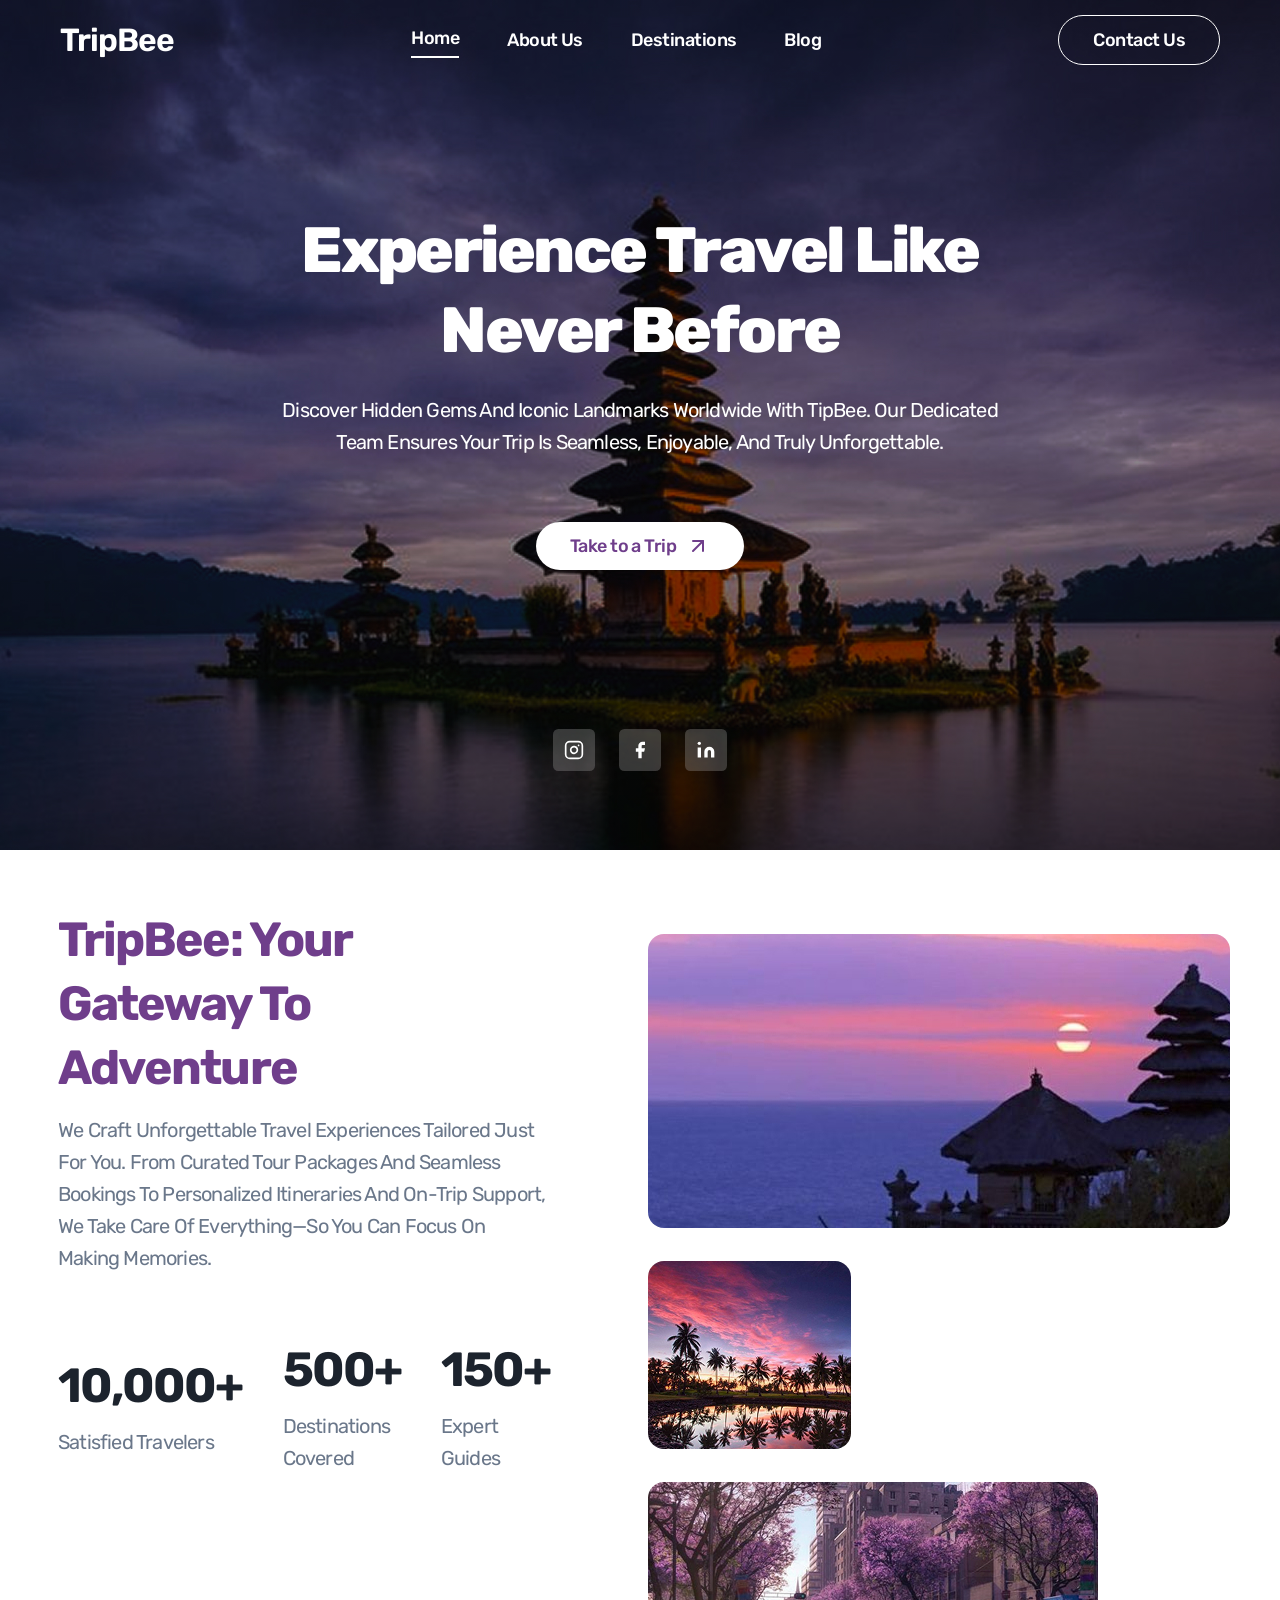
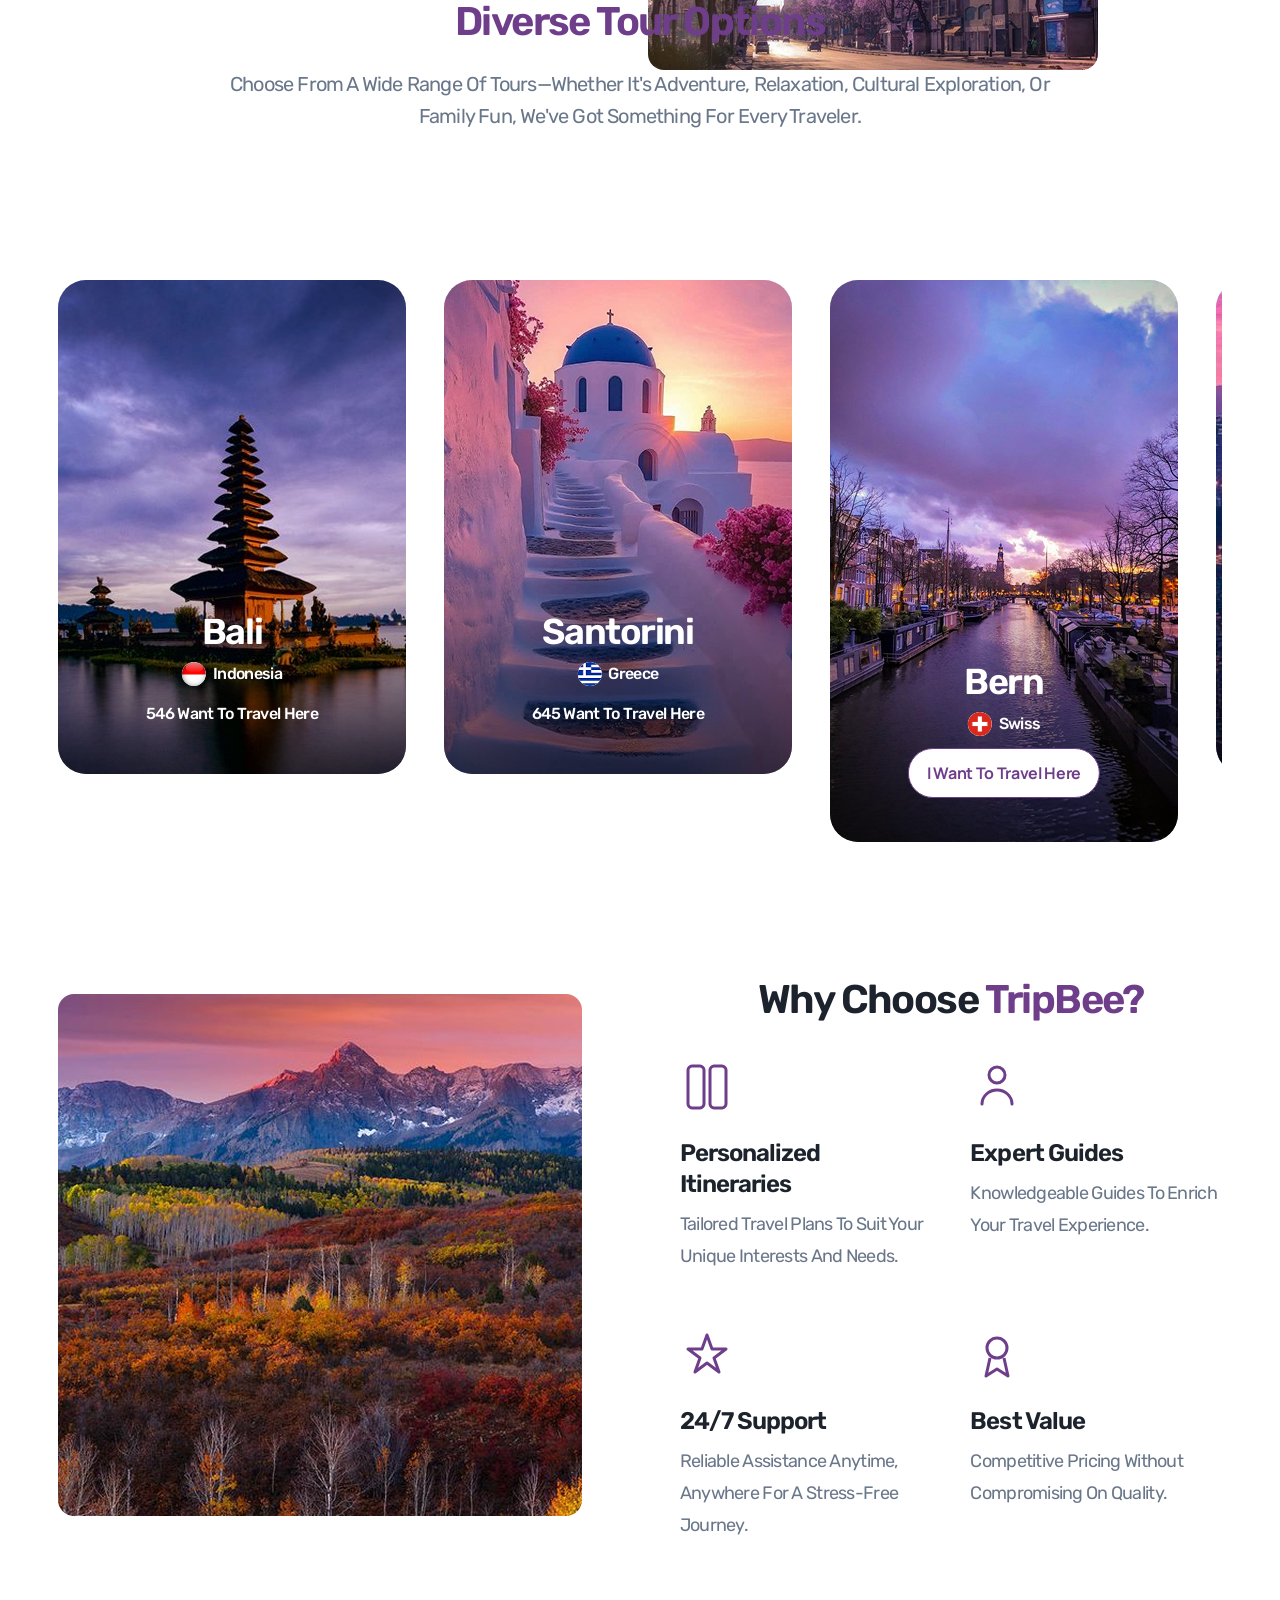
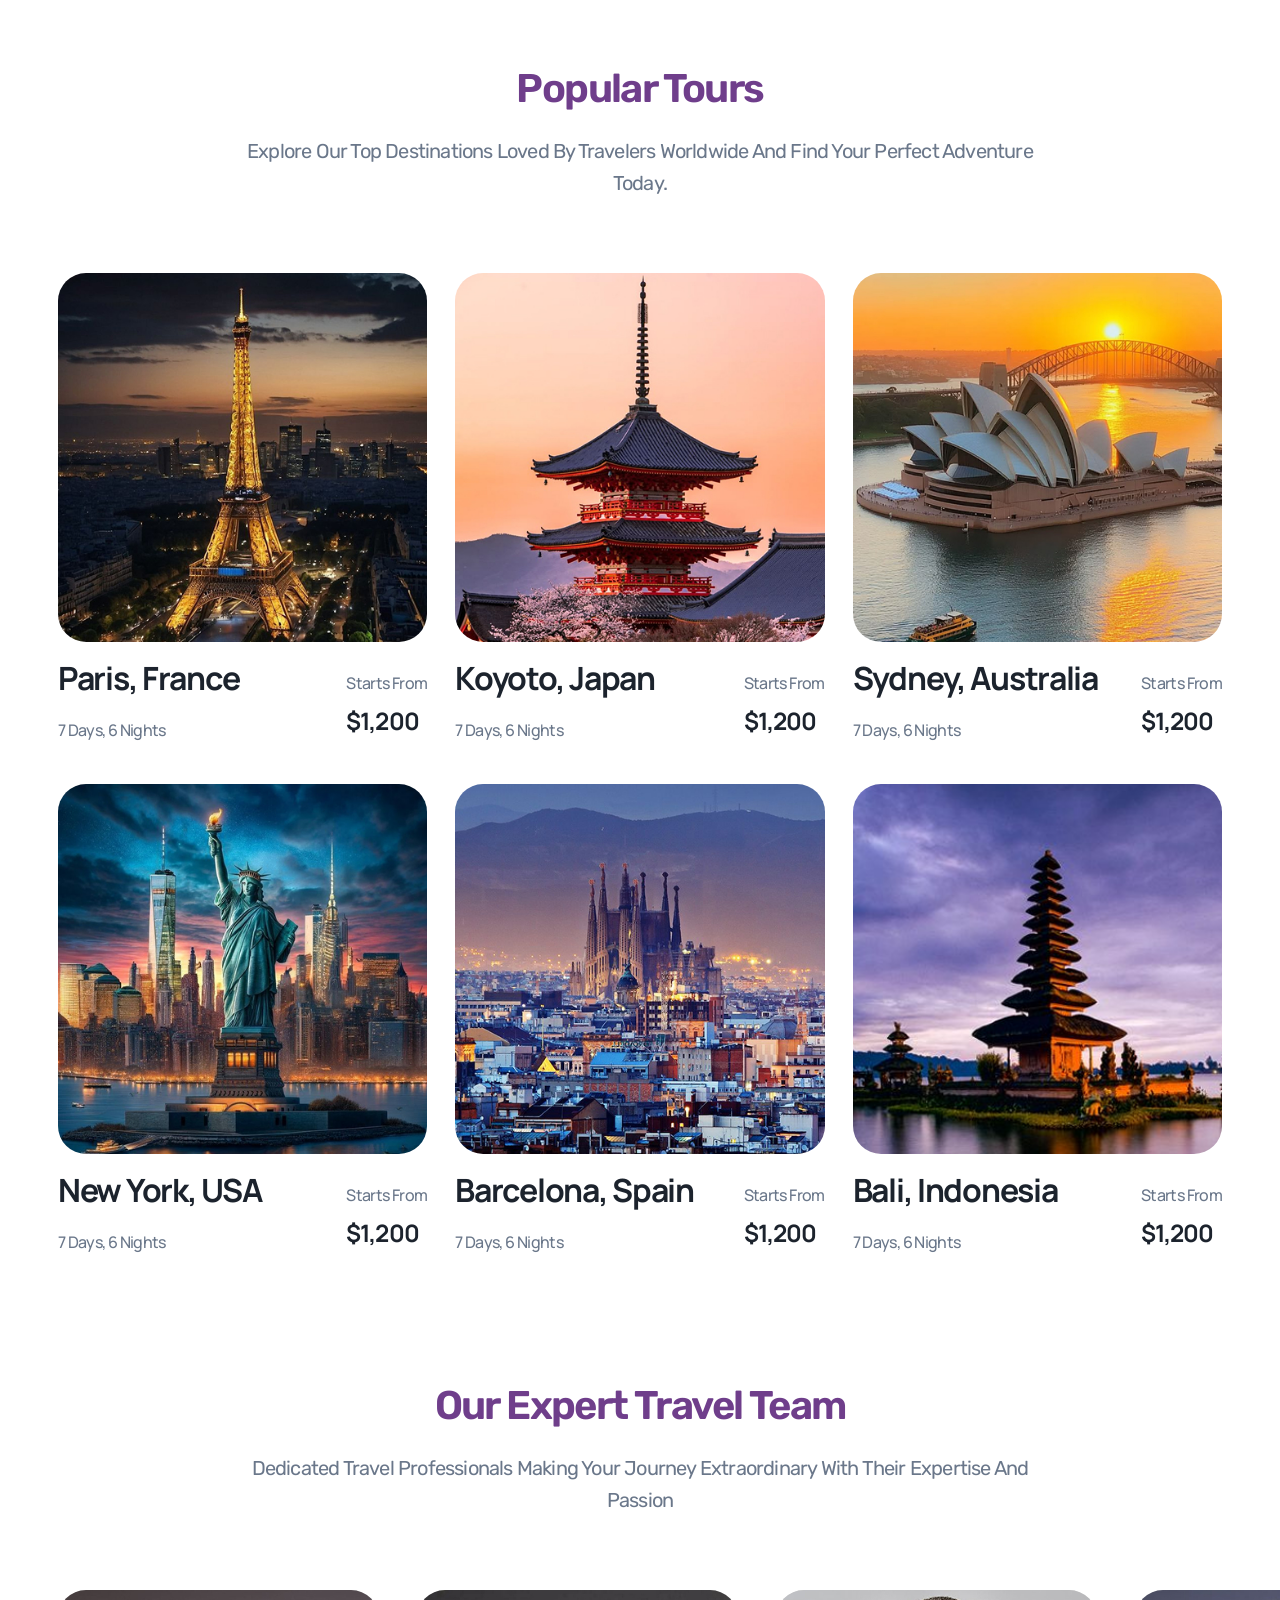
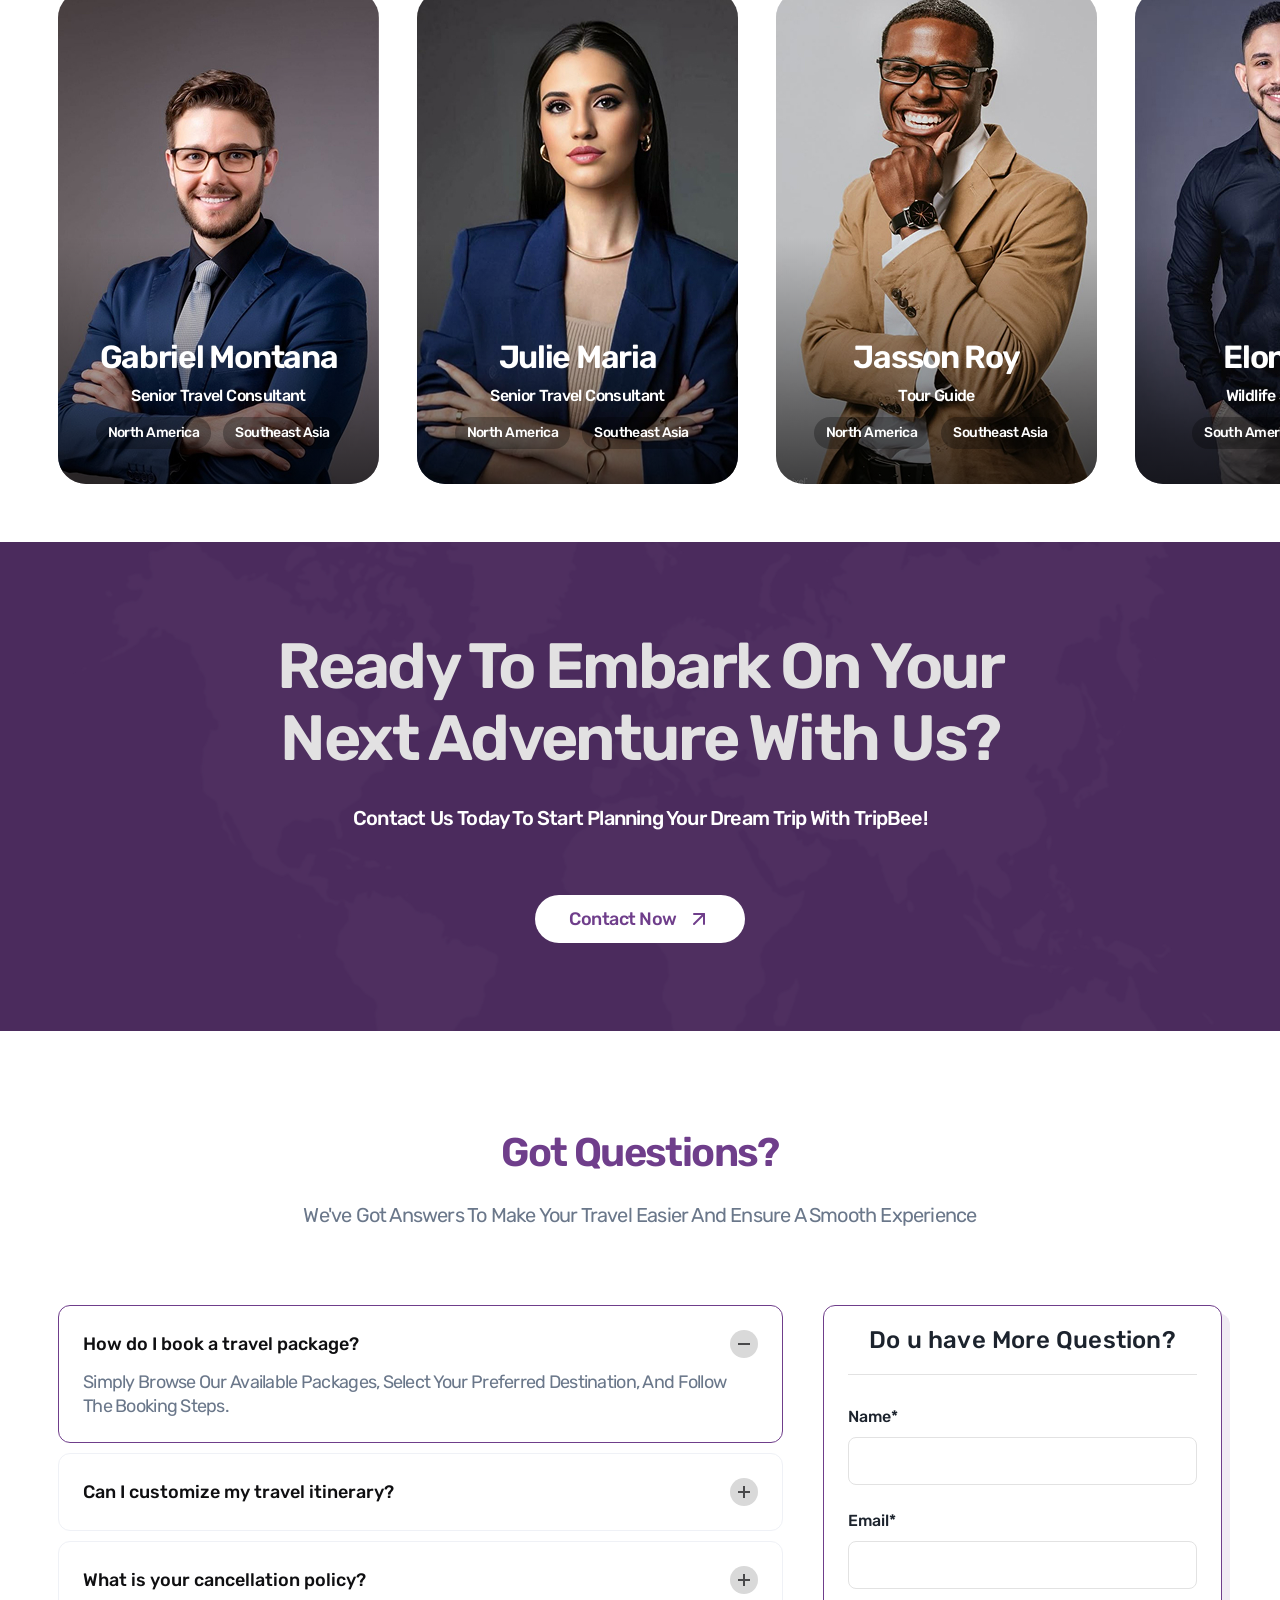
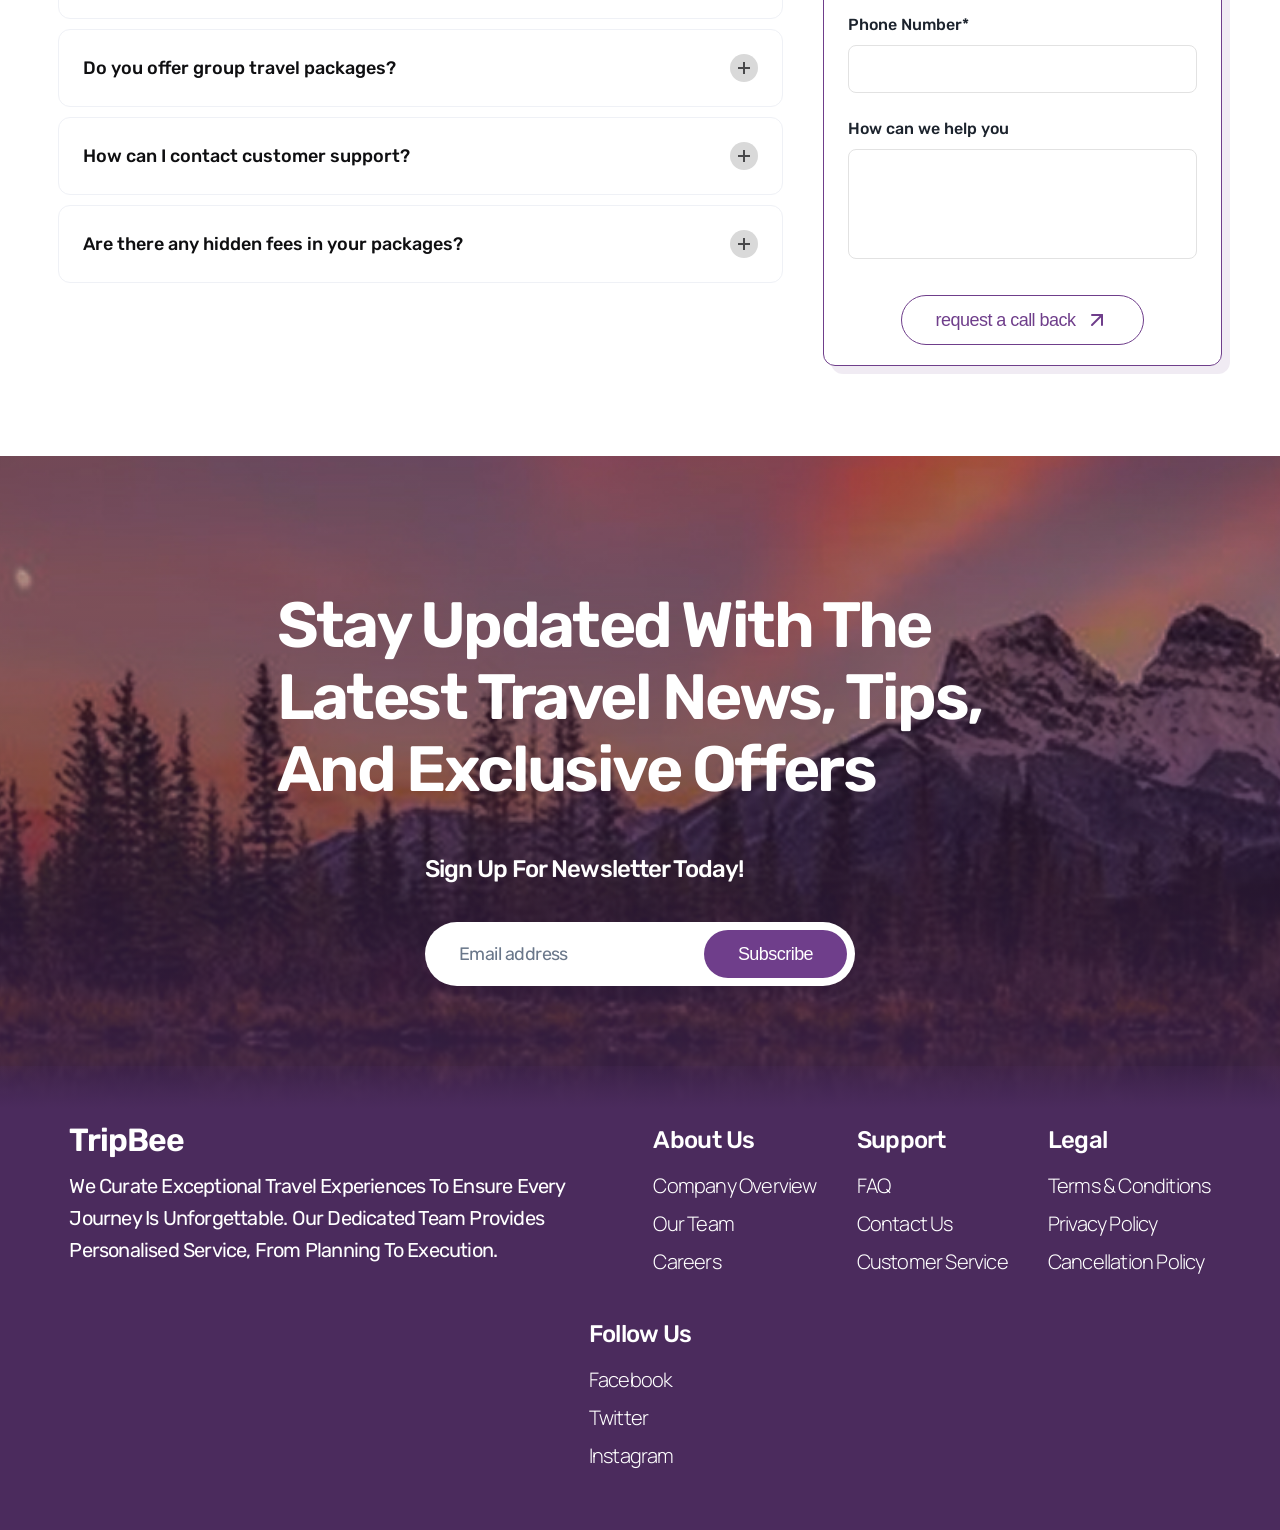
==== commit 4ab6df80: "Integrate Google Analytics tracking code Added Google Analytics tracking script to the head section." ====
--- a/index.html
+++ b/index.html
@@ -1,6 +1,15 @@
 <!DOCTYPE html>
 <html lang="en">
 <head>
+    <!-- Google tag (gtag.js) -->
+<script async src="https://www.googletagmanager.com/gtag/js?id=G-WFHKXNCH33"></script>
+<script>
+  window.dataLayer = window.dataLayer || [];
+  function gtag(){dataLayer.push(arguments);}
+  gtag('js', new Date());
+
+  gtag('config', 'G-WFHKXNCH33');
+</script>
     <meta charset="UTF-8">
     <meta name="viewport" content="width=device-width, initial-scale=1.0">
     <meta name="description" content="TripBee - Experience travel like never before. Discover hidden gems and iconic landmarks worldwide.">
@@ -10,6 +19,7 @@
     <link href="https://fonts.googleapis.com/css2?family=Rubik:wght@300;400;500;600;700;800&family=Manrope:wght@300;400;500;600;700;800&display=swap" rel="stylesheet">
     <link rel="stylesheet" href="style.css">
 </head>
+    
 <body>
 
     <!-- ===== HERO SECTION ===== -->
--- a/style.css
+++ b/style.css
@@ -38,7 +38,7 @@
 }
 
 .section {
-    padding: 58px 58px;
+    padding: 58px;
 }
 
 .section-inner {
@@ -52,7 +52,6 @@
 }
 
 .section-header h2 {
-    font-family: 'Rubik', sans-serif;
     font-weight: 600;
     font-size: 40px;
     line-height: 64px;
@@ -63,7 +62,6 @@
 }
 
 .section-header p {
-    font-family: 'Rubik', sans-serif;
     font-weight: 400;
     font-size: 20px;
     line-height: 32px;
@@ -82,7 +80,6 @@
     gap: 10px;
     padding: 8px 34px;
     border-radius: 153px;
-    font-family: 'Rubik', sans-serif;
     font-weight: 500;
     font-size: 18px;
     line-height: 32px;
@@ -109,7 +106,6 @@
 .btn-white:hover svg {
     transform: translate(3px, -3px);
 }
-
 
 /* ==============================
    HERO SECTION
@@ -130,7 +126,6 @@
 .hero-bg img {
     width: 100%;
     height: 100%;
-    object-fit: cover;
 }
 
 .hero-overlay {
@@ -155,7 +150,6 @@
 }
 
 .logo {
-    font-family: 'Rubik', sans-serif;
     font-weight: 600;
     font-size: 32px;
     line-height: 32px;
@@ -173,7 +167,6 @@
     display: flex;
     align-items: center;
     padding: 24px 12px;
-    font-family: 'Rubik', sans-serif;
     font-weight: 500;
     font-size: 18px;
     line-height: 32px;
@@ -204,7 +197,6 @@
     padding: 8px 34px;
     border: 1.5px solid #FFFFFF;
     border-radius: 153px;
-    font-family: 'Rubik', sans-serif;
     font-weight: 500;
     font-size: 18px;
     line-height: 32px;
@@ -265,7 +257,6 @@
 }
 
 .hero-text-block h1 {
-    font-family: 'Rubik', sans-serif;
     font-weight: 800;
     font-size: 64px;
     line-height: 80px;
@@ -276,7 +267,6 @@
 }
 
 .hero-text-block p {
-    font-family: 'Rubik', sans-serif;
     font-weight: 400;
     font-size: 20px;
     line-height: 32px;
@@ -315,14 +305,9 @@
     transform: translateY(-2px);
 }
 
-
 /* ==============================
    GATEWAY SECTION
    ============================== */
-.gateway {
-    background: #FFFFFF;
-}
-
 .gateway-inner {
     display: flex;
     justify-content: space-between;
@@ -344,7 +329,6 @@
 }
 
 .gateway-heading-block h2 {
-    font-family: 'Rubik', sans-serif;
     font-weight: 700;
     font-size: 48px;
     line-height: 64px;
@@ -354,7 +338,6 @@
 }
 
 .gateway-heading-block p {
-    font-family: 'Rubik', sans-serif;
     font-weight: 400;
     font-size: 20px;
     line-height: 32px;
@@ -377,17 +360,14 @@
 }
 
 .stat-number {
-    font-family: 'Rubik', sans-serif;
     font-weight: 700;
     font-size: 48px;
     line-height: 64px;
     letter-spacing: -0.04em;
     text-transform: capitalize;
-    color: #1C232D;
 }
 
 .stat-label {
-    font-family: 'Rubik', sans-serif;
     font-weight: 400;
     font-size: 20px;
     line-height: 32px;
@@ -407,38 +387,32 @@
     height: 515px;
 }
 
-.gateway-img-large {
-    width: 100%;
-    height: 294px;
+.gateway-img-large,
+.gateway-img-small-1,
+.gateway-img-small-2 {
     border-radius: 16px;
     overflow: hidden;
     background: #9C9C9C;
 }
 
+.gateway-img-large {
+    width: 100%;
+    height: 294px;
+}
+
 .gateway-img-small-1 {
     width: 203px;
     height: 188px;
-    border-radius: 16px;
-    overflow: hidden;
-    background: #9C9C9C;
 }
 
 .gateway-img-small-2 {
     width: 450px;
     height: 188px;
-    border-radius: 16px;
-    overflow: hidden;
-    background: #9C9C9C;
-}
-
+}
 
 /* ==============================
    DIVERSE TOUR OPTIONS
    ============================== */
-.tours {
-    background: #FFFFFF;
-}
-
 .tours-inner {
     display: flex;
     flex-direction: column;
@@ -475,7 +449,6 @@
 .tour-card > img {
     width: 100%;
     height: 100%;
-    object-fit: cover;
     position: absolute;
     inset: 0;
 }
@@ -504,7 +477,6 @@
 }
 
 .tour-card-name {
-    font-family: 'Rubik', sans-serif;
     font-weight: 600;
     font-size: 36px;
     line-height: 36px;
@@ -524,10 +496,6 @@
 .flag-circle {
     width: 24px;
     height: 24px;
-    min-width: 24px;
-    min-height: 24px;
-    max-width: 24px;
-    max-height: 24px;
     background: #FFFFFF;
     border-radius: 50%;
     overflow: hidden;
@@ -540,16 +508,10 @@
 .flag-circle img {
     width: 24px;
     height: 24px;
-    min-width: 24px;
-    min-height: 24px;
-    max-width: 24px;
-    max-height: 24px;
-    object-fit: cover;
     border-radius: 50%;
 }
 
 .tour-card-country span:last-child {
-    font-family: 'Rubik', sans-serif;
     font-weight: 500;
     font-size: 16px;
     line-height: 18px;
@@ -559,7 +521,6 @@
 }
 
 .tour-card-travelers {
-    font-family: 'Rubik', sans-serif;
     font-weight: 500;
     font-size: 16px;
     line-height: 32px;
@@ -592,14 +553,9 @@
     color: #FFFFFF;
 }
 
-
 /* ==============================
    WHY CHOOSE TRIPBEE
    ============================== */
-.why-choose {
-    background: #FFFFFF;
-}
-
 .why-choose-inner {
     display: flex;
     justify-content: space-between;
@@ -624,14 +580,12 @@
 }
 
 .why-choose-content h2 {
-    font-family: 'Rubik', sans-serif;
     font-weight: 600;
     font-size: 40px;
     line-height: 64px;
     text-align: center;
     letter-spacing: -0.04em;
     text-transform: capitalize;
-    color: #1C232D;
 }
 
 .features-grid {
@@ -662,17 +616,14 @@
 }
 
 .feature-text h3 {
-    font-family: 'Rubik', sans-serif;
     font-weight: 600;
     font-size: 24px;
     line-height: 31px;
     letter-spacing: -0.04em;
     text-transform: capitalize;
-    color: #1C232D;
 }
 
 .feature-text p {
-    font-family: 'Rubik', sans-serif;
     font-weight: 400;
     font-size: 18px;
     line-height: 32px;
@@ -680,15 +631,10 @@
     text-transform: capitalize;
     color: #6A778A;
 }
-
 
 /* ==============================
    POPULAR TOURS
    ============================== */
-.popular-tours {
-    background: #FFFFFF;
-}
-
 .popular-tours-grid {
     display: grid;
     grid-template-columns: repeat(3, 1fr);
@@ -718,7 +664,6 @@
 .popular-tour-img img {
     width: 100%;
     height: 100%;
-    object-fit: cover;
 }
 
 .popular-tour-details {
@@ -742,7 +687,6 @@
     line-height: 36px;
     letter-spacing: -0.04em;
     text-transform: capitalize;
-    color: #1C232D;
 }
 
 .popular-tour-duration {
@@ -779,17 +723,11 @@
     line-height: 36px;
     letter-spacing: -0.04em;
     text-transform: capitalize;
-    color: #1C232D;
-}
-
+}
 
 /* ==============================
    EXPERT TRAVEL TEAM
    ============================== */
-.team {
-    background: #FFFFFF;
-}
-
 .team-cards {
     display: flex;
     gap: 38px;
@@ -813,7 +751,6 @@
 .team-card > img {
     width: 100%;
     height: 100%;
-    object-fit: cover;
     position: absolute;
     inset: 0;
 }
@@ -843,7 +780,6 @@
 }
 
 .team-card-name {
-    font-family: 'Rubik', sans-serif;
     font-weight: 600;
     font-size: 32px;
     line-height: 36px;
@@ -855,7 +791,6 @@
 }
 
 .team-card-role {
-    font-family: 'Rubik', sans-serif;
     font-weight: 500;
     font-size: 16px;
     line-height: 18px;
@@ -878,7 +813,6 @@
     padding: 8px 12px;
     background: rgba(0, 0, 0, 0.28);
     border-radius: 136px;
-    font-family: 'Rubik', sans-serif;
     font-weight: 500;
     font-size: 14px;
     line-height: 16px;
@@ -886,7 +820,6 @@
     text-transform: capitalize;
     color: #FFFFFF;
 }
-
 
 /* ==============================
    CTA BANNER
@@ -912,7 +845,6 @@
 .cta-banner-bg img {
     width: 100%;
     height: 100%;
-    object-fit: cover;
     opacity: 0.3;
     mix-blend-mode: soft-light;
 }
@@ -931,7 +863,6 @@
 }
 
 .cta-banner-inner h2 {
-    font-family: 'Rubik', sans-serif;
     font-weight: 600;
     font-size: 64px;
     line-height: 72px;
@@ -941,7 +872,6 @@
 }
 
 .cta-banner-inner p {
-    font-family: 'Rubik', sans-serif;
     font-weight: 500;
     font-size: 20px;
     line-height: 32px;
@@ -950,15 +880,10 @@
     color: #FFFFFF;
     margin-top: -33px;
 }
-
 
 /* ==============================
    FAQ SECTION — CSS-ONLY ACCORDION
    ============================== */
-.faq-section {
-    background: #FFFFFF;
-}
-
 .faq-container {
     max-width: 1240px;
     margin: 0 auto;
@@ -978,20 +903,17 @@
     gap: 10px;
 }
 
-/* Hide the radio inputs */
 .faq-radio {
     display: none;
 }
 
 .faq-item {
-    background: #FFFFFF;
     border: 1px solid #EFF1F6;
     border-radius: 12px;
     padding: 24px;
     transition: border-color 0.3s ease;
 }
 
-/* Active state when radio is checked */
 .faq-item:has(.faq-radio:checked) {
     border-color: #6F3E8B;
 }
@@ -1004,7 +926,6 @@
 }
 
 .faq-question span {
-    font-family: 'Rubik', sans-serif;
     font-weight: 500;
     font-size: 18px;
     line-height: 24px;
@@ -1022,7 +943,6 @@
     flex-shrink: 0;
 }
 
-/* CSS-only icon: plus by default */
 .faq-icon {
     display: block;
     width: 12px;
@@ -1037,7 +957,6 @@
     background: #49494B;
 }
 
-/* Horizontal line (always visible) */
 .faq-icon::before {
     width: 12px;
     height: 2px;
@@ -1045,7 +964,6 @@
     left: 0;
 }
 
-/* Vertical line (plus → minus transition) */
 .faq-icon::after {
     width: 2px;
     height: 12px;
@@ -1054,13 +972,11 @@
     transition: transform 0.3s ease, opacity 0.3s ease;
 }
 
-/* When checked: hide vertical line (minus icon) */
 .faq-radio:checked ~ .faq-question .faq-icon::after {
     transform: rotate(90deg);
     opacity: 0;
 }
 
-/* Answer: collapsed by default */
 .faq-answer {
     max-height: 0;
     overflow: hidden;
@@ -1068,14 +984,12 @@
     margin-top: 0;
 }
 
-/* Answer: expanded when radio checked */
 .faq-radio:checked ~ .faq-answer {
     max-height: 200px;
     margin-top: 12px;
 }
 
 .faq-answer p {
-    font-family: 'Rubik', sans-serif;
     font-weight: 400;
     font-size: 18px;
     line-height: 24px;
@@ -1091,7 +1005,6 @@
 }
 
 .contact-form-card {
-    background: #FFFFFF;
     border: 1px solid #6F3E8B;
     border-radius: 12px;
     padding: 20px 24px;
@@ -1100,12 +1013,10 @@
 }
 
 .contact-form-card h3 {
-    font-family: 'Rubik', sans-serif;
     font-weight: 500;
     font-size: 24px;
     line-height: 120%;
     letter-spacing: 0.2px;
-    color: #1C232D;
     text-align: center;
     margin-bottom: 20px;
 }
@@ -1131,11 +1042,9 @@
 }
 
 .form-group label {
-    font-family: 'Rubik', sans-serif;
     font-weight: 500;
     font-size: 16px;
     line-height: 24px;
-    color: #1C232D;
 }
 
 .form-group input,
@@ -1144,11 +1053,11 @@
     border: 1px solid #E2E2E2;
     border-radius: 8px;
     padding: 12px;
-    font-family: 'Rubik', sans-serif;
+    font-family: inherit;
     font-weight: 400;
     font-size: 16px;
     line-height: 24px;
-    color: #1C232D;
+    color: inherit;
     outline: none;
     transition: border-color 0.3s ease;
 }
@@ -1176,7 +1085,6 @@
     background: #FFFFFF;
     border: 1px solid #6F3E8B;
     border-radius: 59px;
-    font-family: 'Rubik', sans-serif;
     font-weight: 500;
     font-size: 18px;
     line-height: 32px;
@@ -1196,7 +1104,6 @@
     stroke: #FFFFFF;
 }
 
-
 /* ==============================
    FOOTER
    ============================== */
@@ -1216,7 +1123,6 @@
 .footer-bg img {
     width: 100%;
     height: 100%;
-    object-fit: cover;
 }
 
 .footer-overlay {
@@ -1241,7 +1147,6 @@
 }
 
 .footer-headline h2 {
-    font-family: 'Rubik', sans-serif;
     font-weight: 600;
     font-size: 64px;
     line-height: 72px;
@@ -1258,7 +1163,6 @@
 }
 
 .footer-newsletter p {
-    font-family: 'Rubik', sans-serif;
     font-weight: 500;
     font-size: 24px;
     line-height: 32px;
@@ -1280,12 +1184,12 @@
 .newsletter-input input {
     border: none;
     outline: none;
-    font-family: 'Rubik', sans-serif;
+    font-family: inherit;
     font-weight: 400;
     font-size: 18px;
     line-height: 32px;
     letter-spacing: -0.03em;
-    color: #1C232D;
+    color: inherit;
     flex: 1;
 }
 
@@ -1301,7 +1205,6 @@
     background: #6F3E8B;
     border-radius: 153px;
     border: none;
-    font-family: 'Rubik', sans-serif;
     font-weight: 500;
     font-size: 18px;
     line-height: 32px;
@@ -1332,7 +1235,6 @@
 }
 
 .footer-logo {
-    font-family: 'Rubik', sans-serif;
     font-weight: 600;
     font-size: 32px;
     line-height: 32px;
@@ -1343,7 +1245,6 @@
 }
 
 .footer-brand p {
-    font-family: 'Rubik', sans-serif;
     font-weight: 400;
     font-size: 20px;
     line-height: 32px;
@@ -1353,7 +1254,6 @@
 }
 
 .footer-col h4 {
-    font-family: 'Rubik', sans-serif;
     font-weight: 500;
     font-size: 24px;
     line-height: 32px;
@@ -1383,7 +1283,6 @@
     opacity: 0.7;
 }
 
-
 /* ==============================
    BLOG PAGE
    ============================== */
@@ -1410,7 +1309,6 @@
 .blog-hero .page-hero-bg img {
     width: 100%;
     height: 100%;
-    object-fit: cover;
 }
 
 .blog-hero .page-hero-overlay {
@@ -1435,7 +1333,6 @@
 }
 
 .blog-hero-content h1 {
-    font-family: 'Rubik', sans-serif;
     font-size: 82px;
     font-weight: 700;
     line-height: 80px;
@@ -1455,7 +1352,6 @@
 /* Blog Posts Grid */
 .blog-posts-section {
     padding: 58px;
-    background: #FFFFFF;
 }
 
 .blog-inner {
@@ -1471,7 +1367,6 @@
 }
 
 .blog-card {
-    background: #FFFFFF;
     overflow: hidden;
     display: flex;
     flex-direction: column;
@@ -1493,7 +1388,6 @@
 .blog-card-img-wrap > img {
     width: 100%;
     height: 100%;
-    object-fit: cover;
 }
 
 .blog-card-overlay {
@@ -1526,7 +1420,6 @@
     color: #FFFFFF;
     padding: 8px 10px;
     border-radius: 4px;
-    font-family: 'Rubik', sans-serif;
     font-weight: 700;
     font-size: 20px;
     line-height: 24px;
@@ -1552,15 +1445,13 @@
 }
 
 .blog-card-body {
-    padding: 0 22px;
-    padding-top: 42px;
+    padding: 42px 22px 0;
     display: flex;
     flex-direction: column;
     gap: 30px;
 }
 
 .blog-title {
-    font-family: 'Rubik', sans-serif;
     font-size: 32px;
     font-weight: 600;
     color: #121416;
@@ -1584,11 +1475,9 @@
     width: 40px;
     height: 40px;
     border-radius: 50%;
-    object-fit: cover;
 }
 
 .author-name {
-    font-family: 'Rubik', sans-serif;
     font-weight: 700;
     font-size: 24px;
     line-height: 40px;
@@ -1596,7 +1485,6 @@
 }
 
 .author-date {
-    font-family: 'Rubik', sans-serif;
     font-weight: 400;
     font-size: 18px;
     line-height: 40px;
@@ -1610,7 +1498,6 @@
 }
 
 .blog-shares span {
-    font-family: 'Rubik', sans-serif;
     font-weight: 400;
     font-size: 18px;
     line-height: 40px;
@@ -1618,7 +1505,6 @@
 }
 
 .blog-snippet {
-    font-family: 'Rubik', sans-serif;
     font-weight: 400;
     font-size: 20px;
     line-height: 149.69%;
@@ -1633,12 +1519,10 @@
 }
 
 .view-post {
-    font-family: 'Rubik', sans-serif;
     font-weight: 700;
     font-size: 24px;
     line-height: 40px;
     color: #121416;
-    text-decoration: none;
     transition: color 0.3s;
 }
 
@@ -1667,8 +1551,6 @@
     background: #6F3E8B;
     border: 1px solid #FFFFFF;
     border-radius: 59px;
-    text-decoration: none;
-    font-family: 'Rubik', sans-serif;
     font-weight: 500;
     font-size: 18px;
     line-height: 32px;
@@ -1683,7 +1565,6 @@
 
 /* Top Destinations Section */
 .top-destinations {
-    background: #FFFFFF;
     padding: 58px;
 }
 
@@ -1696,7 +1577,6 @@
 }
 
 .td-header h2 {
-    font-family: 'Rubik', sans-serif;
     font-weight: 700;
     font-size: 48px;
     line-height: 64px;
@@ -1731,7 +1611,6 @@
     border-radius: 28px;
     overflow: hidden;
     display: block;
-    text-decoration: none;
     aspect-ratio: 1 / 1;
 }
 
@@ -1740,7 +1619,6 @@
     inset: 0;
     width: 100%;
     height: 100%;
-    object-fit: cover;
     z-index: 1;
     transition: transform 0.5s ease;
 }
@@ -1754,7 +1632,7 @@
     inset: 0;
     z-index: 2;
     background: linear-gradient(180deg, rgba(255, 255, 255, 0) 39.49%, rgba(0, 0, 0, 0.38) 63.5%);
-    border-radius: 0px 0px 28px 28px;
+    border-radius: 0 0 28px 28px;
 }
 
 .td-info {
@@ -1799,7 +1677,6 @@
 }
 
 .td-arrow {
-    box-sizing: border-box;
     background: #FFFFFF;
     border: 1px solid #6F3E8B;
     border-radius: 153px;
@@ -1824,7 +1701,6 @@
 }
 
 .td-view-all-btn {
-    box-sizing: border-box;
     display: inline-flex;
     align-items: center;
     justify-content: center;
@@ -1834,8 +1710,6 @@
     background: #FFFFFF;
     border: 2px solid #6F3E8B;
     border-radius: 153px;
-    text-decoration: none;
-    font-family: 'Rubik', sans-serif;
     font-weight: 500;
     font-size: 18px;
     line-height: 32px;
@@ -1852,7 +1726,6 @@
 .td-view-all-btn:hover svg {
     stroke: #FFFFFF;
 }
-
 
 /* ==============================
    RESPONSIVE
@@ -1948,7 +1821,6 @@
         padding: 0 20px;
     }
 
-    /* Hide nav links/cta by default on mobile */
     .nav-links,
     .nav-cta-wrap {
         display: none;
@@ -1958,7 +1830,6 @@
         display: flex;
     }
 
-    /* CSS-only mobile menu: show when checkbox is checked */
     .nav-toggle-checkbox:checked ~ .nav-links {
         display: flex;
         flex-direction: column;
@@ -1986,7 +1857,6 @@
         z-index: 20;
     }
 
-    /* Hamburger X animation */
     .nav-toggle-checkbox:checked ~ .hamburger span:nth-child(1) {
         transform: rotate(45deg) translate(5px, 5px);
     }
